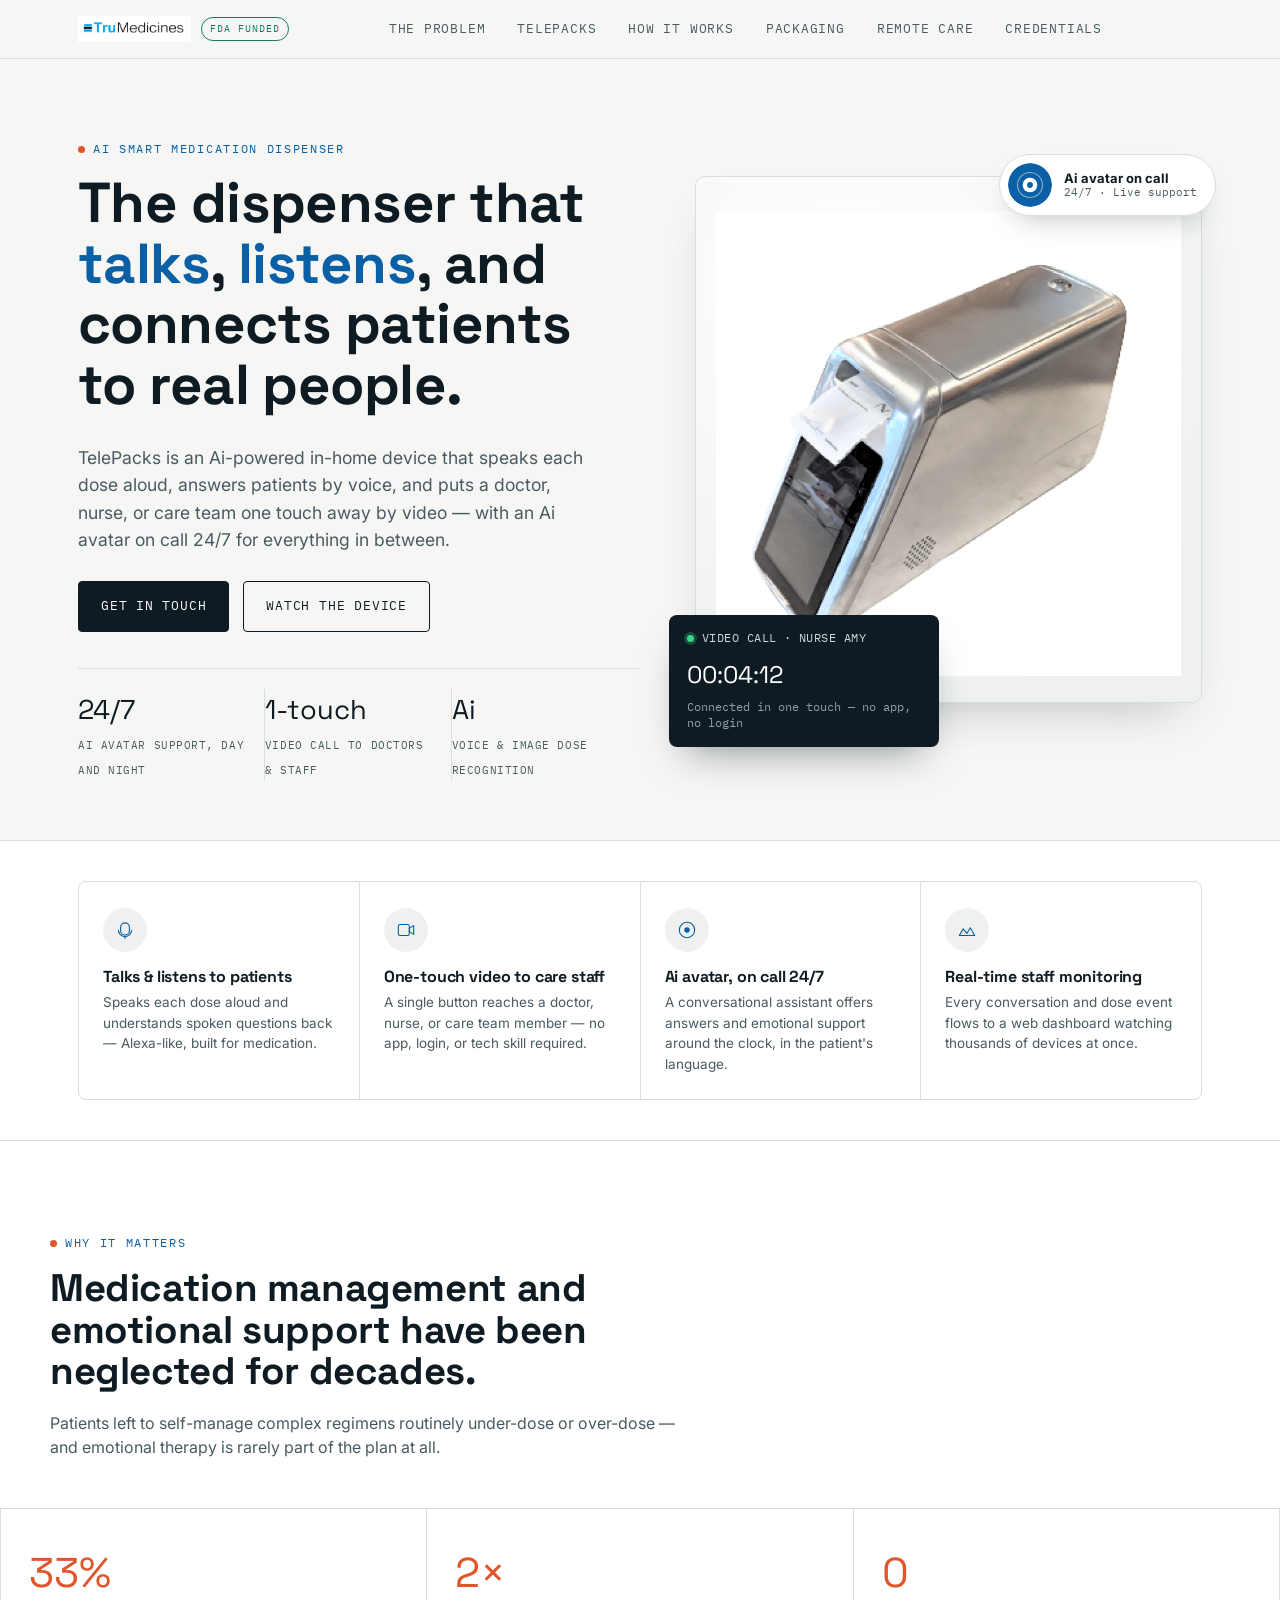
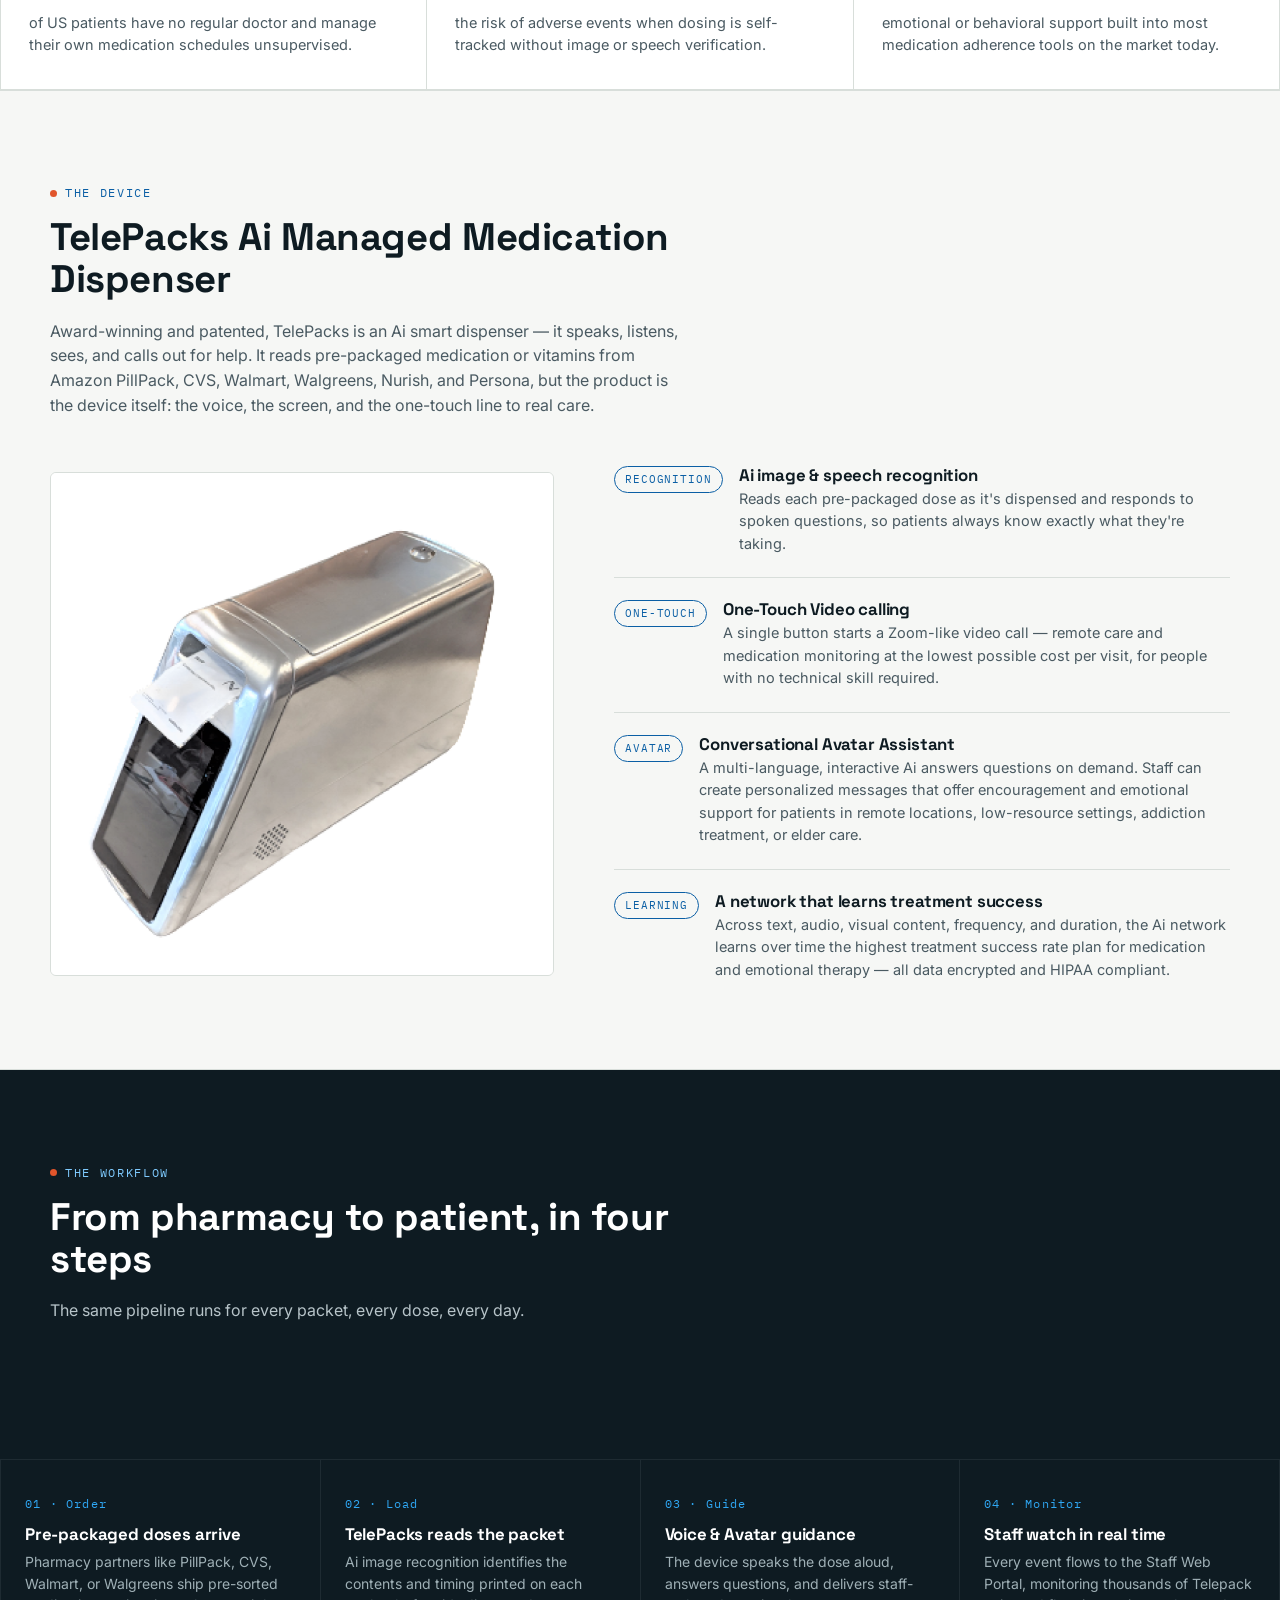
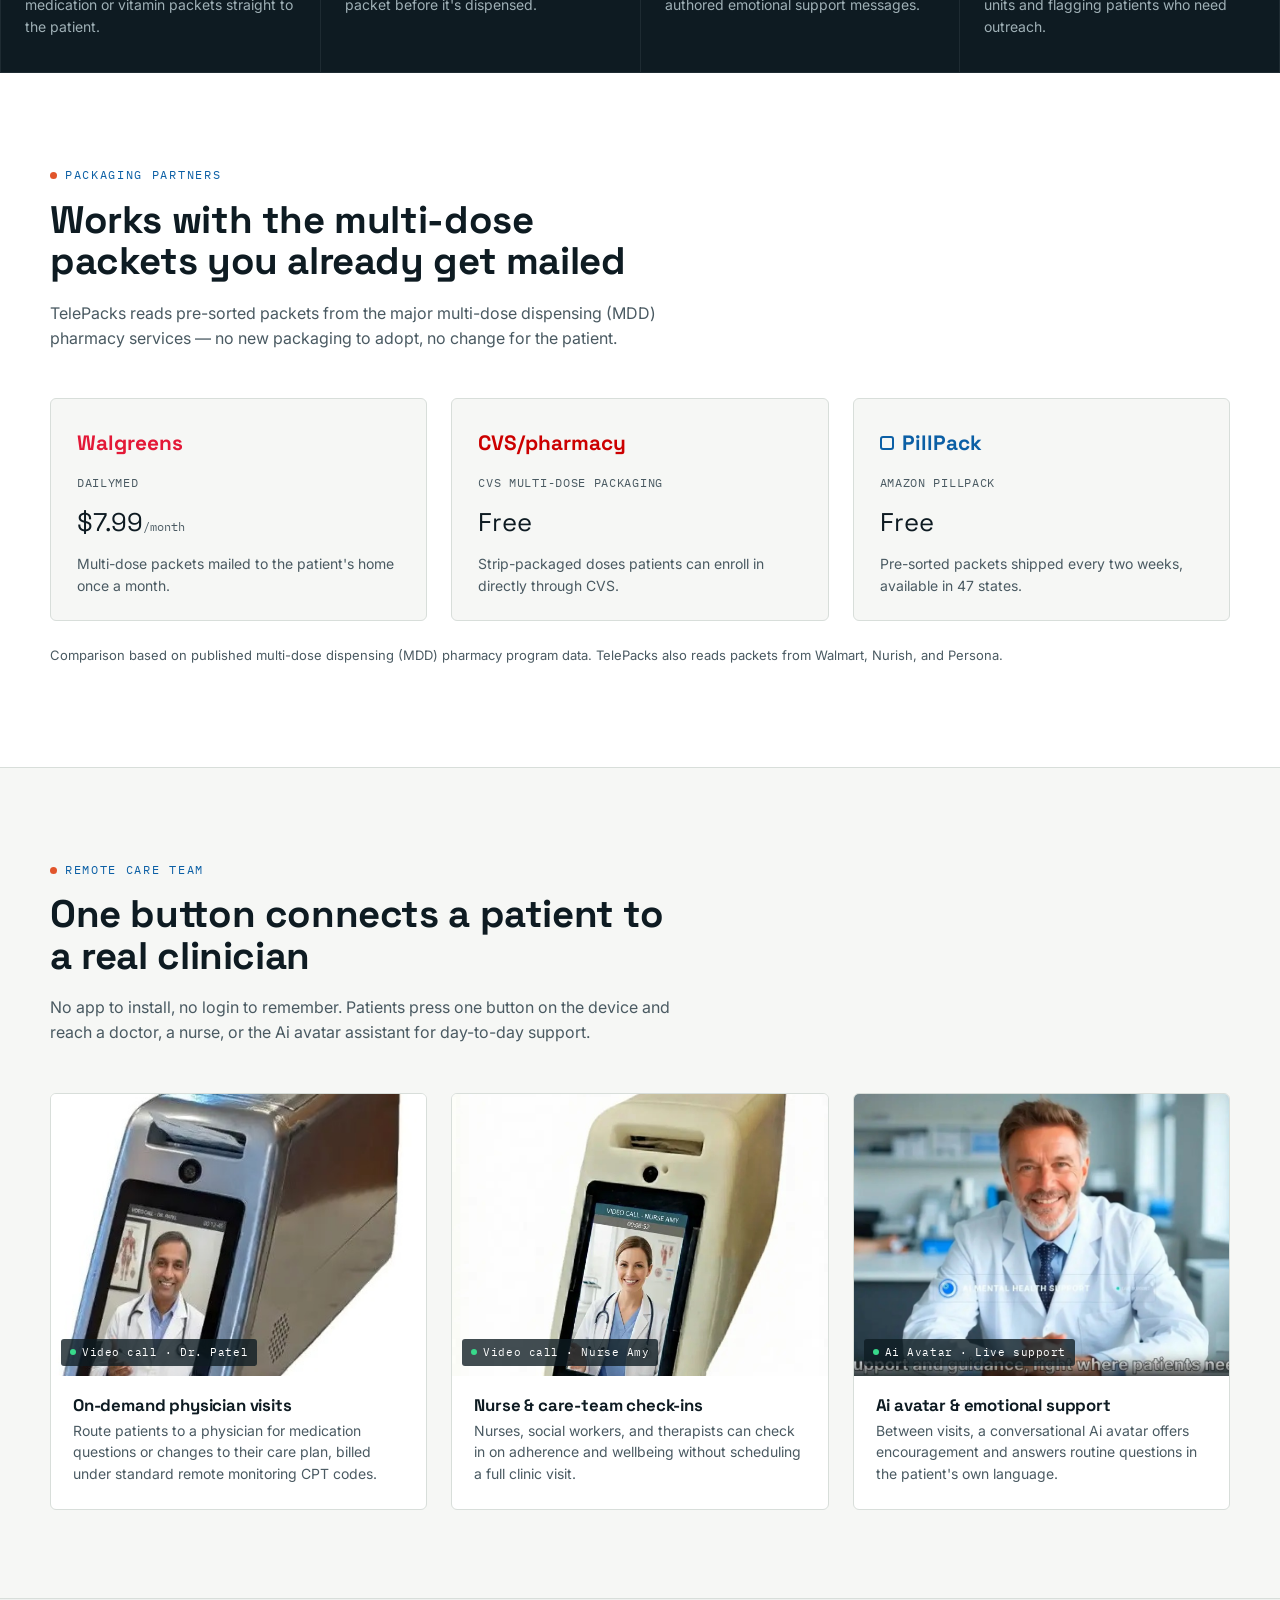
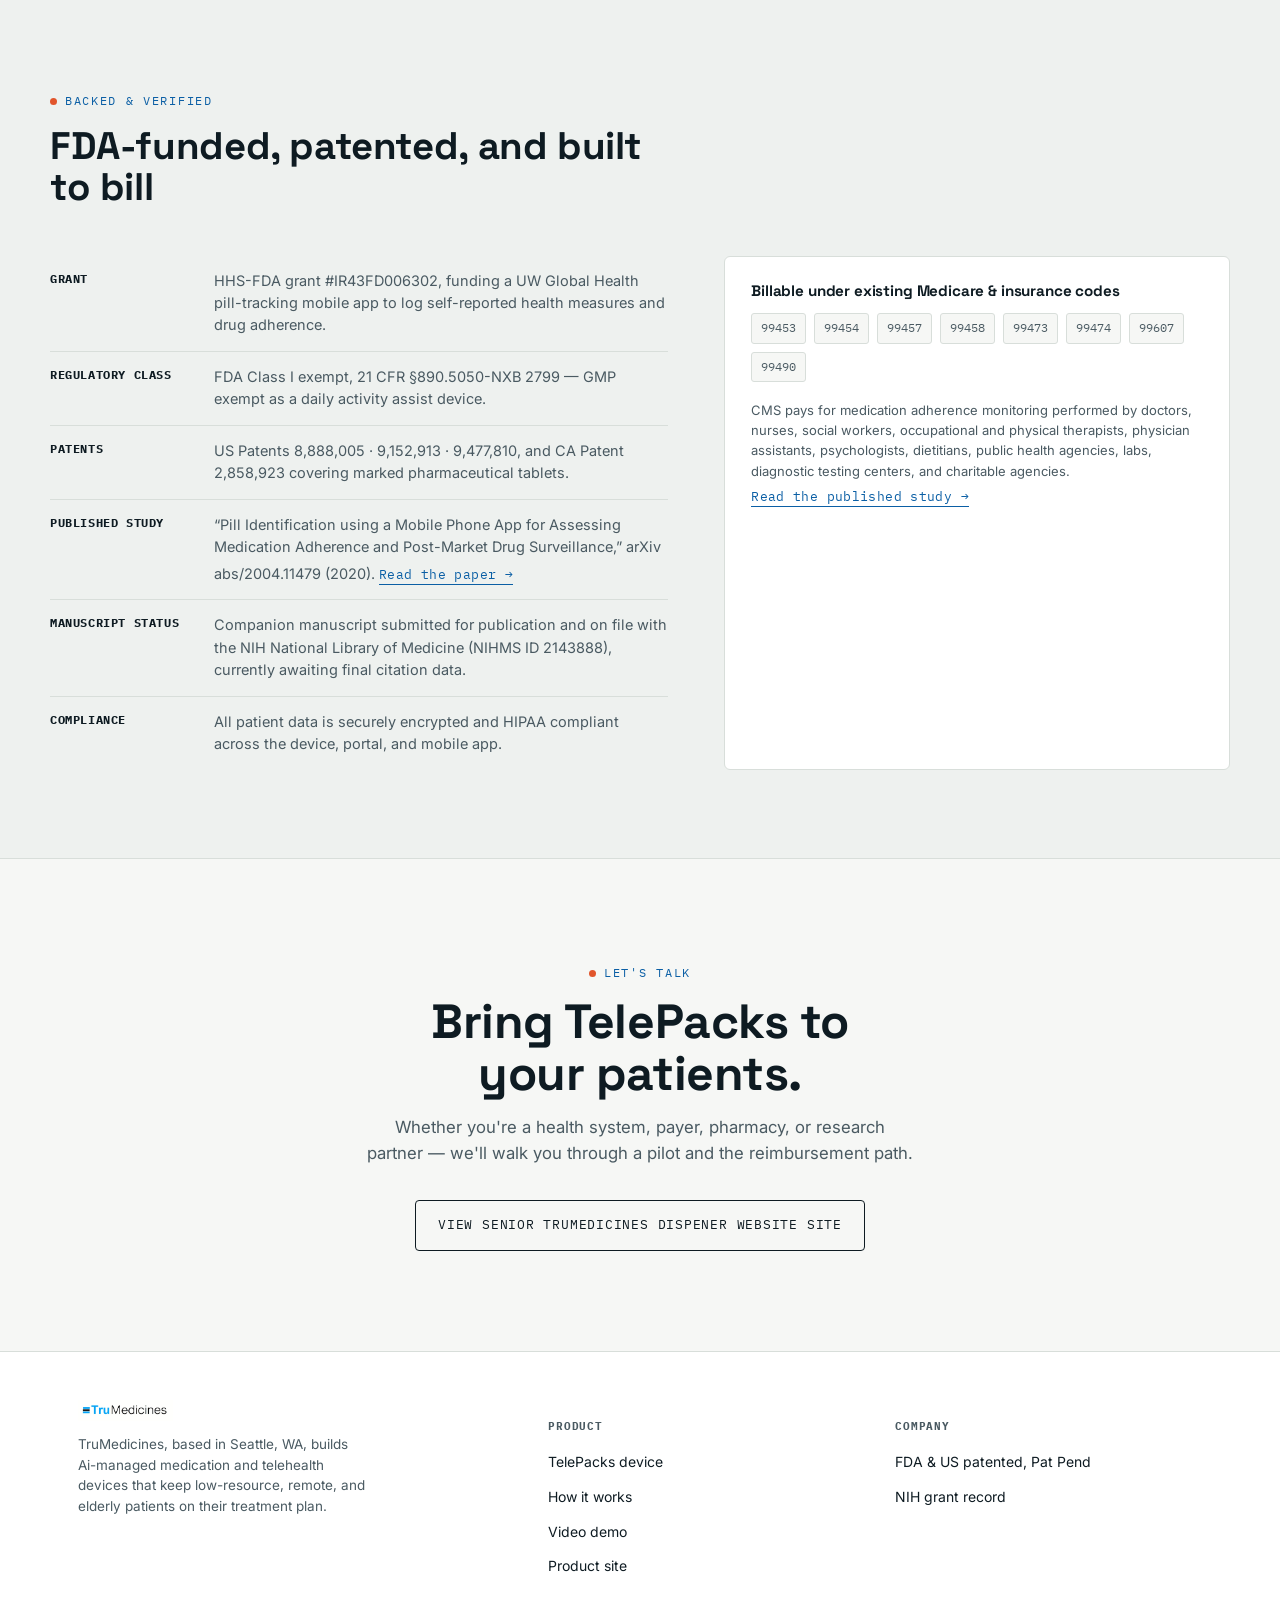
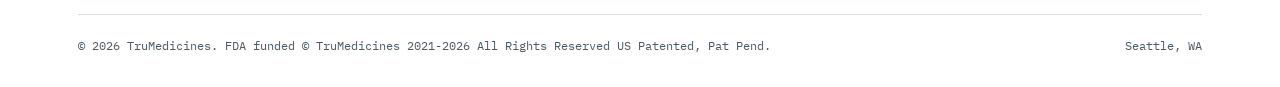
==== index.html @ 5f98348f "Update call-to-action button text in index.html" ====
<!DOCTYPE html>
<html lang="en">
<head>
<meta charset="UTF-8">
<meta name="viewport" content="width=device-width, initial-scale=1.0">
<title>TruMedicines — TelePacks Ai Managed Medication Dispenser</title>
<meta name="description" content="TelePacks by TruMedicines is an FDA-funded Ai smart medication dispenser that talks patients through every dose, connects them to doctors and staff by one-touch video, and offers a 24/7 Ai avatar for support in between.">
<link rel="icon" href="logo.jpg">
<link rel="preconnect" href="https://fonts.googleapis.com">
<link href="https://fonts.googleapis.com/css2?family=Space+Grotesk:wght@500;600;700&family=IBM+Plex+Mono:wght@400;500&family=Inter:wght@400;500;600&display=swap" rel="stylesheet">
<link rel="stylesheet" href="style.css">
</head>
<body>

<header class="site">
  <div class="nav">
    <a href="#top" class="brand">
      <img src="logo.jpg" alt="TruMedicines logo">
      <span class="brand-fda">FDA funded</span>
    </a>
    <nav class="nav-links">
      <a href="#problem">The Problem</a>
      <a href="#product">TelePacks</a>
      <a href="#how">How it works</a>
      <a href="#partners">Packaging</a>
      <a href="#care">Remote Care</a>
      <a href="#credibility">Credentials</a>
    </nav>
    <div class="nav-cta">
  <!--  <a class="btn btn-ghost" href="https://youtu.be/x_ILlnA4jpE" target="_blank" rel="noopener">Watch demo</a> -->
  <!--  <a class="btn btn-primary" href="mailto:David@TruMedicines.com">Contact us</a> -->
    </div>
  </div>
</header>

<main id="top">

  <!-- ============ HERO ============ -->
  <section class="hero">
    <div class="wrap hero-grid">
      <div>
        <span class="eyebrow">Ai Smart Medication Dispenser</span>
        <h1>The dispenser that <em>talks</em>, <em>listens</em>, and connects patients to real people.</h1>
        <p class="lede">TelePacks is an Ai-powered in-home device that speaks each dose aloud, answers patients by voice, and puts a doctor, nurse, or care team one touch away by video — with an Ai avatar on call 24/7 for everything in between.</p>
        <div class="hero-cta">
          <a class="btn btn-primary" href="mailto:David@TruMedicines.com">Get in Touch</a> 
          <a class="btn btn-ghost" href="https://youtu.be/x_ILlnA4jpE" target="_blank" rel="noopener">Watch the device</a>
        </div>
        <div class="hero-stats">
          <div><span class="num">24/7</span><span class="cap">Ai avatar support, day and night</span></div>
          <div><span class="num">1-touch</span><span class="cap">Video call to doctors &amp; staff</span></div>
          <div><span class="num">Ai</span><span class="cap">Voice &amp; image dose recognition</span></div>
        </div>
      </div>

      <div class="hero-visual">
        <div class="hero-photo device-photo">
          <img src="device-silver.png" alt="The TelePacks Ai smart medication dispenser, a countertop device with a built-in touchscreen and printer">
        </div>

        <div class="hero-badge" data-reveal>
          <svg class="senior-avatar" viewBox="0 0 120 120" role="img" aria-label="Ai avatar icon">
            <circle cx="60" cy="60" r="60" fill="var(--blue-deep)"/>
            <circle cx="60" cy="60" r="34" fill="none" stroke="#fff" stroke-width="3" opacity=".5"/>
            <circle cx="60" cy="60" r="20" fill="#fff"/>
            <circle cx="60" cy="60" r="8" fill="var(--blue-deep)"/>
          </svg>
          <div>
            <strong>Ai avatar on call</strong>
            <span>24/7 · Live support</span>
          </div>
        </div>

        <div class="call-chip floating-packet" aria-label="Example of a one-touch video call in progress">
          <div class="call-chip-top">
            <span class="call-dot" aria-hidden="true"></span>
            <span>Video call · Nurse Amy</span>
          </div>
          <div class="call-chip-time">00:04:12</div>
          <div class="call-chip-sub">Connected in one touch — no app, no login</div>
        </div>
      </div>

    </div>
  </section>

  <!-- ============ TOP BENEFITS ============ -->
  <section class="benefits">
    <div class="wrap">
      <div class="benefits-grid" data-reveal>
        <div class="benefit-card">
          <span class="benefit-icon" aria-hidden="true">
            <svg viewBox="0 0 40 40"><path d="M12 15a8 8 0 0 1 16 0v6a8 8 0 0 1-16 0z" fill="none" stroke="currentColor" stroke-width="2"/><path d="M8 20a12 12 0 0 0 24 0" fill="none" stroke="currentColor" stroke-width="2"/><line x1="20" y1="32" x2="20" y2="36" stroke="currentColor" stroke-width="2"/></svg>
          </span>
          <h4>Talks &amp; listens to patients</h4>
          <p>Speaks each dose aloud and understands spoken questions back — Alexa-like, built for medication.</p>
        </div>
        <div class="benefit-card">
          <span class="benefit-icon" aria-hidden="true">
            <svg viewBox="0 0 40 40"><rect x="6" y="10" width="20" height="20" rx="3" fill="none" stroke="currentColor" stroke-width="2"/><path d="M26 17l8-5v16l-8-5z" fill="none" stroke="currentColor" stroke-width="2" stroke-linejoin="round"/></svg>
          </span>
          <h4>One-touch video to care staff</h4>
          <p>A single button reaches a doctor, nurse, or care team member — no app, login, or tech skill required.</p>
        </div>
        <div class="benefit-card">
          <span class="benefit-icon" aria-hidden="true">
            <svg viewBox="0 0 40 40"><circle cx="20" cy="20" r="14" fill="none" stroke="currentColor" stroke-width="2"/><circle cx="20" cy="20" r="5" fill="currentColor"/></svg>
          </span>
          <h4>Ai avatar, on call 24/7</h4>
          <p>A conversational assistant offers answers and emotional support around the clock, in the patient's language.</p>
        </div>
        <div class="benefit-card">
          <span class="benefit-icon" aria-hidden="true">
            <svg viewBox="0 0 40 40"><path d="M6 30l7-12 7 8 6-10 8 14z" fill="none" stroke="currentColor" stroke-width="2" stroke-linejoin="round" stroke-linecap="round"/></svg>
          </span>
          <h4>Real-time staff monitoring</h4>
          <p>Every conversation and dose event flows to a web dashboard watching thousands of devices at once.</p>
        </div>
      </div>
    </div>
  </section>

  <!-- ============ PROBLEM ============ -->
  <section class="problem" id="problem">
    <div class="wrap section" style="padding-bottom:0;">
      <div class="section-head" data-reveal>
        <span class="eyebrow">Why it matters</span>
        <h2>Medication management and emotional support have been neglected for decades.</h2>
        <p>Patients left to self-manage complex regimens routinely under-dose or over-dose — and emotional therapy is rarely part of the plan at all.</p>
      </div>
    </div>
    <div class="problem-grid" data-reveal>
      <div class="problem-card">
        <span class="big">33%</span>
        <p>of US patients have no regular doctor and manage their own medication schedules unsupervised.</p>
      </div>
      <div class="problem-card">
        <span class="big">2×</span>
        <p>the risk of adverse events when dosing is self-tracked without image or speech verification.</p>
      </div>
      <div class="problem-card">
        <span class="big">0</span>
        <p>emotional or behavioral support built into most medication adherence tools on the market today.</p>
      </div>
    </div>
  </section>

  <!-- ============ PRODUCT ============ -->
  <section class="product" id="product">
    <div class="wrap section">
      <div class="section-head" data-reveal>
        <span class="eyebrow">The Device</span>
        <h2>TelePacks Ai Managed Medication Dispenser</h2>
        <p>Award-winning and patented, TelePacks is an Ai smart dispenser — it speaks, listens, sees, and calls out for help. It reads pre-packaged medication or vitamins from Amazon PillPack, CVS, Walmart, Walgreens, Nurish, and Persona, but the product is the device itself: the voice, the screen, and the one-touch line to real care.</p>
      </div>
      <div class="product-grid">
        <div class="device-frame" data-reveal>
          <img src="device-silver.png" alt="The TelePacks Ai smart medication dispenser with built-in touchscreen, printer, and camera">
        </div>
        <ul class="feature-list" data-reveal>
          <li>
            <span class="feature-tag">Recognition</span>
            <div>
              <h4>Ai image &amp; speech recognition</h4>
              <p>Reads each pre-packaged dose as it's dispensed and responds to spoken questions, so patients always know exactly what they're taking.</p>
            </div>
          </li>
          <li>
            <span class="feature-tag">One-touch</span>
            <div>
              <h4>One-Touch Video calling</h4>
              <p>A single button starts a Zoom-like video call — remote care and medication monitoring at the lowest possible cost per visit, for people with no technical skill required.</p>
            </div>
          </li>
          <li>
            <span class="feature-tag">Avatar</span>
            <div>
              <h4>Conversational Avatar Assistant</h4>
              <p>A multi-language, interactive Ai answers questions on demand. Staff can create personalized messages that offer encouragement and emotional support for patients in remote locations, low-resource settings, addiction treatment, or elder care.</p>
            </div>
          </li>
          <li>
            <span class="feature-tag">Learning</span>
            <div>
              <h4>A network that learns treatment success</h4>
              <p>Across text, audio, visual content, frequency, and duration, the Ai network learns over time the highest treatment success rate plan for medication and emotional therapy — all data encrypted and HIPAA compliant.</p>
            </div>
          </li>
        </ul>
      </div>
    </div>
  </section>

  <!-- ============ HOW IT WORKS ============ -->
  <section class="how" id="how">
    <div class="wrap section">
      <div class="section-head" data-reveal>
        <span class="eyebrow" style="color:#7FCBFF">The workflow</span>
        <h2>From pharmacy to patient, in four steps</h2>
        <p>The same pipeline runs for every packet, every dose, every day.</p>
      </div>
    </div>
    <div class="how-grid" data-reveal>
      <div class="how-card">
        <span class="step">01 · Order</span>
        <h4>Pre-packaged doses arrive</h4>
        <p>Pharmacy partners like PillPack, CVS, Walmart, or Walgreens ship pre-sorted medication or vitamin packets straight to the patient.</p>
      </div>
      <div class="how-card">
        <span class="step">02 · Load</span>
        <h4>TelePacks reads the packet</h4>
        <p>Ai image recognition identifies the contents and timing printed on each packet before it's dispensed.</p>
      </div>
      <div class="how-card">
        <span class="step">03 · Guide</span>
        <h4>Voice &amp; Avatar guidance</h4>
        <p>The device speaks the dose aloud, answers questions, and delivers staff-authored emotional support messages.</p>
      </div>
      <div class="how-card">
        <span class="step">04 · Monitor</span>
        <h4>Staff watch in real time</h4>
        <p>Every event flows to the Staff Web Portal, monitoring thousands of Telepack units and flagging patients who need outreach.</p>
      </div>
    </div>
  </section>

  <!-- ============ PACKAGING PARTNERS ============ -->
  <section class="partners" id="partners">
    <div class="wrap section">
      <div class="section-head" data-reveal>
        <span class="eyebrow">Packaging partners</span>
        <h2>Works with the multi-dose packets you already get mailed</h2>
        <p>TelePacks reads pre-sorted packets from the major multi-dose dispensing (MDD) pharmacy services — no new packaging to adopt, no change for the patient.</p>
      </div>
      <div class="partner-grid" data-reveal>
        <div class="partner-card">
          <div class="partner-mark walgreens">Walgreens</div>
          <p class="partner-product">DailyMed</p>
          <p class="partner-cost">$7.99<span>/month</span></p>
          <p>Multi-dose packets mailed to the patient's home once a month.</p>
        </div>
        <div class="partner-card">
          <div class="partner-mark cvs">CVS/pharmacy</div>
          <p class="partner-product">CVS Multi-Dose Packaging</p>
          <p class="partner-cost">Free</p>
          <p>Strip-packaged doses patients can enroll in directly through CVS.</p>
        </div>
        <div class="partner-card">
          <div class="partner-mark pillpack">
            <span class="pillpack-icon" aria-hidden="true"></span>PillPack
          </div>
          <p class="partner-product">Amazon PillPack</p>
          <p class="partner-cost">Free</p>
          <p>Pre-sorted packets shipped every two weeks, available in 47 states.</p>
        </div>
      </div>
      <p class="partner-note">Comparison based on published multi-dose dispensing (MDD) pharmacy program data. TelePacks also reads packets from Walmart, Nurish, and Persona.</p>
    </div>
  </section>

  <!-- ============ TELEHEALTH / CARE ============ -->
  <section class="telehealth" id="care">
    <div class="wrap section">
      <div class="section-head" data-reveal>
        <span class="eyebrow">Remote care team</span>
        <h2>One button connects a patient to a real clinician</h2>
        <p>No app to install, no login to remember. Patients press one button on the device and reach a doctor, a nurse, or the Ai avatar assistant for day-to-day support.</p>
      </div>
      <div class="care-grid">
        <div class="care-card" data-reveal>
          <div class="care-photo">
            <img src="dr.jpg" alt="Physician available for one-touch video calls through TelePacks">
            <span class="badge">Video call · Dr. Patel</span>
          </div>
          <div class="care-body">
            <h4>On-demand physician visits</h4>
            <p>Route patients to a physician for medication questions or changes to their care plan, billed under standard remote monitoring CPT codes.</p>
          </div>
        </div>
        <div class="care-card" data-reveal>
          <div class="care-photo">
            <img src="nurse.jpg" alt="Nurse available for one-touch video calls through TelePacks">
            <span class="badge">Video call · Nurse Amy</span>
          </div>
          <div class="care-body">
            <h4>Nurse &amp; care-team check-ins</h4>
            <p>Nurses, social workers, and therapists can check in on adherence and wellbeing without scheduling a full clinic visit.</p>
          </div>
        </div>
        <div class="care-card" data-reveal>
          <div class="care-photo">
            <img src="avatar.jpg" alt="Ai avatar assistant offering mental health and adherence support">
            <span class="badge">Ai Avatar · Live support</span>
          </div>
          <div class="care-body">
            <h4>Ai avatar &amp; emotional support</h4>
            <p>Between visits, a conversational Ai avatar offers encouragement and answers routine questions in the patient's own language.</p>
          </div>
        </div>
      </div>
    </div>
  </section>

  <!-- ============ CREDIBILITY ============ -->
  <section class="credibility" id="credibility">
    <div class="wrap section">
      <div class="section-head" data-reveal>
        <span class="eyebrow">Backed &amp; verified</span>
        <h2>FDA-funded, patented, and built to bill</h2>
      </div>
      <div class="cred-grid">
        <ul class="cred-list" data-reveal>
          <li><strong>Grant</strong><span>HHS-FDA grant #IR43FD006302, funding a UW Global Health pill-tracking mobile app to log self-reported health measures and drug adherence.</span></li>
          <li><strong>Regulatory class</strong><span>FDA Class I exempt, 21 CFR §890.5050-NXB 2799 — GMP exempt as a daily activity assist device.</span></li>
          <li><strong>Patents</strong><span>US Patents 8,888,005 · 9,152,913 · 9,477,810, and CA Patent 2,858,923 covering marked pharmaceutical tablets.</span></li>
          <li><strong>Published study</strong><span>“Pill Identification using a Mobile Phone App for Assessing Medication Adherence and Post-Market Drug Surveillance,” arXiv abs/2004.11479 (2020). <a class="inline-link" href="https://arxiv.org/abs/2004.11479" target="_blank" rel="noopener">Read the paper →</a></span></li>
          <li><strong>Manuscript status</strong><span>Companion manuscript submitted for publication and on file with the NIH National Library of Medicine (NIHMS ID 2143888), currently awaiting final citation data.</span></li>
          <li><strong>Compliance</strong><span>All patient data is securely encrypted and HIPAA compliant across the device, portal, and mobile app.</span></li>
        </ul>
        <div class="cpt-box" data-reveal>
          <h4>Billable under existing Medicare &amp; insurance codes</h4>
          <div class="cpt-codes">
            <span>99453</span><span>99454</span><span>99457</span><span>99458</span>
            <span>99473</span><span>99474</span><span>99607</span><span>99490</span>
          </div>
          <p>CMS pays for medication adherence monitoring performed by doctors, nurses, social workers, occupational and physical therapists, physician assistants, psychologists, dietitians, public health agencies, labs, diagnostic testing centers, and charitable agencies.</p>
          <a class="inline-link" href="https://arxiv.org/abs/2004.11479" target="_blank" rel="noopener">Read the published study →</a>
        </div>
      </div>
    </div>
  </section>

  <!-- ============ CTA ============ -->
  <section class="cta">
    <div class="wrap">
      <span class="eyebrow" style="justify-content:center">Let's talk</span>
      <h2>Bring TelePacks to your patients.</h2>
      <p>Whether you're a health system, payer, pharmacy, or research partner — we'll walk you through a pilot and the reimbursement path.</p>
      <div class="cta-buttons">
 <!--   <a class="btn btn-primary" href="mailto:David@TruMedicines.com">Email David@TruMedicines.com</a> -->
        <a class="btn btn-ghost" href="https://telepack.webflow.io/" target="_blank" rel="noopener">View Senior TruMedicines Dispener website site</a>
      </div>
    </div>
  </section>

</main>

<footer class="site">
  <div class="wrap">
    <div class="footer-grid">
      <div class="footer-brand">
        <img src="logo.jpg" alt="TruMedicines logo">
        <p>TruMedicines, based in Seattle, WA, builds Ai-managed medication and telehealth devices that keep low-resource, remote, and elderly patients on their treatment plan.</p>
      </div>
      <div class="footer-col">
        <h5>Product</h5>
        <ul>
          <li><a href="#product">TelePacks device</a></li>
          <li><a href="#how">How it works</a></li>
          <li><a href="https://youtu.be/x_ILlnA4jpE" target="_blank" rel="noopener">Video demo</a></li>
          <li><a href="https://telepack.webflow.io/" target="_blank" rel="noopener">Product site</a></li>
        </ul>
      </div>
      <div class="footer-col">
        <h5>Company</h5>
        <ul>
          <li><a href="#credibility">FDA &amp; US patented, Pat Pend</a></li>
    <!--  <li><a href="mailto:David@TruMedicines.com">Contact</a></li> -->
          <li><a href="https://reporter.nih.gov/search/8IpeW9kvEkm7Tu5jDiu1RA/project-details/9555230" target="_blank" rel="noopener">NIH grant record</a></li>
        </ul>
      </div>
    </div>
    <div class="footer-bottom">
      <span>© <span id="year">2026</span> TruMedicines. FDA funded © TruMedicines 2021-2026 All Rights Reserved US Patented, Pat Pend.</span>
      <span>Seattle, WA  </span>
    </div>
  </div>
</footer>

<script src="main.js"></script>
</body>
</html>
---- style.css ----
/* =========================================================
   TruMedicines — design tokens
   Signature motif: the printed dose-packet label — thermal
   printer mono type, perforation dots, torn ticket edges —
   lifted straight from the TelePacks device output.
   ========================================================= */
:root{
  --paper:      #F6F7F5;
  --paper-dim:  #EEF1EF;
  --ink:        #0E1B22;
  --ink-soft:   #4A5A62;
  --line:       #D8DEDA;
  --blue:       #2FA8F5;
  --blue-deep:  #0B5FA5;
  --coral:      #E1552B;
  --teal:       #157A5E;
  --amber:      #C98A1B;
  --white:      #FFFFFF;

  --display: "Space Grotesk", "Inter", sans-serif;
  --mono:    "IBM Plex Mono", ui-monospace, monospace;
  --body:    "Inter", -apple-system, BlinkMacSystemFont, sans-serif;

  --radius: 4px;
  --max: 1180px;
}

*,*::before,*::after{ box-sizing:border-box; }
html{ scroll-behavior:smooth; }
body{
  margin:0;
  background:var(--paper);
  color:var(--ink);
  font-family:var(--body);
  font-size:16px;
  line-height:1.55;
  -webkit-font-smoothing:antialiased;
}
img{ max-width:100%; display:block; }
a{ color:inherit; }
h1,h2,h3,h4{
  font-family:var(--display);
  margin:0 0 .5em;
  letter-spacing:-0.01em;
  line-height:1.08;
}
p{ margin:0 0 1em; color:var(--ink-soft); }
.wrap{ max-width:var(--max); margin:0 auto; padding:0 28px; }

/* reduced motion */
@media (prefers-reduced-motion: reduce){
  *{ animation-duration:0.01ms !important; animation-iteration-count:1 !important; transition-duration:0.01ms !important; scroll-behavior:auto !important; }
}

:focus-visible{
  outline:2px solid var(--blue-deep);
  outline-offset:3px;
}

/* eyebrow / label motif — mimics thermal-printed packet headers */
.eyebrow{
  font-family:var(--mono);
  font-size:12px;
  letter-spacing:.14em;
  text-transform:uppercase;
  color:var(--blue-deep);
  display:inline-flex;
  align-items:center;
  gap:8px;
  margin-bottom:14px;
}
.eyebrow::before{
  content:"";
  width:7px; height:7px;
  border-radius:50%;
  background:var(--coral);
  display:inline-block;
}

.btn{
  font-family:var(--mono);
  font-size:13px;
  letter-spacing:.06em;
  text-transform:uppercase;
  text-decoration:none;
  display:inline-flex;
  align-items:center;
  gap:10px;
  padding:14px 22px;
  border-radius:var(--radius);
  border:1px solid var(--ink);
  transition:transform .15s ease, background .15s ease, color .15s ease;
}
.btn-primary{ background:var(--ink); color:var(--white); }
.btn-primary:hover{ background:var(--blue-deep); border-color:var(--blue-deep); transform:translateY(-1px); }
.btn-ghost{ background:transparent; color:var(--ink); }
.btn-ghost:hover{ background:var(--ink); color:var(--white); transform:translateY(-1px); }

/* =========================== HEADER =========================== */
header.site{
  position:sticky; top:0; z-index:50;
  background:rgba(246,247,245,.92);
  backdrop-filter:blur(8px);
  border-bottom:1px solid var(--line);
}
.nav{
  display:flex; align-items:center; justify-content:space-between;
  padding:16px 28px;
  max-width:var(--max); margin:0 auto;
}
.brand{ display:flex; align-items:center; gap:10px; text-decoration:none; }
.brand img{ height:26px; width:auto; }
.brand-fda{
  font-family:var(--mono); font-size:10px; letter-spacing:.1em;
  text-transform:uppercase; color:var(--teal);
  border:1px solid var(--teal); border-radius:20px;
  padding:3px 8px;
}
.nav-links{ display:flex; gap:32px; align-items:center; }
.nav-links a{
  font-family:var(--mono); font-size:13px; text-transform:uppercase; letter-spacing:.06em;
  text-decoration:none; color:var(--ink-soft);
}
.nav-links a:hover{ color:var(--ink); }
.nav-cta{ display:flex; gap:12px; }
.menu-btn{ display:none; }

@media (max-width: 880px){
  .nav-links{ display:none; }
  .nav-cta .btn-ghost{ display:none; }
}

/* =========================== HERO =========================== */
.hero{
  padding:76px 0 60px;
  border-bottom:1px solid var(--line);
  overflow:hidden;
}
.hero-grid{
  display:grid;
  grid-template-columns: 1.05fr .95fr;
  gap:56px;
  align-items:center;
}
.hero h1{
  font-size:clamp(2.4rem, 4.4vw, 3.6rem);
  color:var(--ink);
}
.hero h1 em{
  font-style:normal; color:var(--blue-deep);
}
.hero .lede{
  font-size:1.1rem;
  max-width:46ch;
  margin-bottom:1.6em;
}
.hero-cta{ display:flex; gap:14px; flex-wrap:wrap; margin-bottom:36px; }
.hero-stats{
  display:grid; grid-template-columns:repeat(3,1fr); gap:0;
  border-top:1px solid var(--line);
  padding-top:20px;
}
.hero-stats div{ padding-right:16px; border-right:1px solid var(--line); }
.hero-stats div:last-child{ border-right:none; }
.hero-stats .num{
  font-family:var(--display); font-size:1.7rem; color:var(--ink); display:block;
}
.hero-stats .cap{
  font-family:var(--mono); font-size:11px; text-transform:uppercase; letter-spacing:.05em; color:var(--ink-soft);
}

/* --- hero visual: real device photo + floating dose card + patient badge --- */
.hero-visual{
  position:relative;
  padding-bottom:36px;
}
.hero-photo{
  border-radius:10px;
  overflow:hidden;
  border:1px solid var(--line);
  box-shadow:0 24px 48px -24px rgba(14,27,34,.28);
}
.hero-photo.device-photo{
  background:radial-gradient(120% 120% at 30% 20%, #FFFFFF 0%, var(--paper-dim) 70%);
  padding:34px 20px 26px;
}
.hero-photo img{ width:100%; height:auto; display:block; }

.hero-badge{
  position:absolute;
  top:-22px; right:-14px;
  display:flex; align-items:center; gap:12px;
  background:var(--white);
  border:1px solid var(--line);
  border-radius:50px;
  padding:8px 18px 8px 8px;
  box-shadow:0 14px 30px -16px rgba(14,27,34,.35);
  animation:rise .6s ease .1s both;
}
.senior-avatar{ width:44px; height:44px; flex:none; border-radius:50%; }
.hero-badge div{ display:flex; flex-direction:column; line-height:1.25; }
.hero-badge strong{ font-size:13px; }
.hero-badge span{ font-family:var(--mono); font-size:11px; color:var(--ink-soft); }

.floating-packet{
  position:absolute;
  left:-26px; bottom:-8px;
  width:270px;
  animation:rise .6s ease .2s both;
}
.floating-packet::before{ display:none; }

.call-chip{
  background:var(--ink); color:var(--white);
  border-radius:8px;
  padding:14px 18px 16px;
  box-shadow:0 20px 40px -18px rgba(14,27,34,.5);
}
.call-chip-top{
  display:flex; align-items:center; gap:8px;
  font-family:var(--mono); font-size:12px; letter-spacing:.04em; text-transform:uppercase;
  color:#CBD8DC; margin-bottom:8px;
}
.call-dot{ width:7px; height:7px; border-radius:50%; background:#38D98B; flex:none; box-shadow:0 0 0 3px rgba(56,217,139,.25); }
.call-chip-time{ font-family:var(--display); font-size:1.5rem; margin-bottom:6px; }
.call-chip-sub{ font-family:var(--mono); font-size:11.5px; color:#8FA2A8; line-height:1.4; }

@media (max-width: 980px){
  .hero-badge{ position:static; margin:16px 0 0; border-radius:12px; }
  .floating-packet{ position:static; width:100%; margin-top:16px; }
  .hero-visual{ padding-bottom:0; }
}
@media (max-width: 460px){
  .hero-badge{ flex-wrap:wrap; }
}

/* --- signature: the packet strip --- */
.packet-strip{
  display:flex; flex-direction:column; gap:14px;
  perspective:1200px;
}
.packet{
  background:var(--white);
  border:1px solid var(--line);
  border-radius:2px;
  padding:16px 18px 14px;
  position:relative;
  box-shadow:0 1px 0 rgba(14,27,34,.03);
  animation:rise .6s ease both;
}
.packet::before{ /* perforation edge */
  content:"";
  position:absolute; left:0; right:0; top:-7px;
  height:14px;
  background-image:radial-gradient(circle, var(--paper) 3px, transparent 3.2px);
  background-size:16px 14px;
  background-position:6px 0;
}
.packet:first-child::before{ display:none; }
.packet-top{ display:flex; justify-content:space-between; align-items:flex-start; }
.packet-time{ font-family:var(--display); font-size:1.3rem; font-weight:600; }
.packet-day{ font-family:var(--mono); font-size:11px; color:var(--ink-soft); text-transform:uppercase; letter-spacing:.05em; }
.packet-barcode{
  width:34px; height:16px;
  background-image:repeating-linear-gradient(90deg, var(--ink) 0 2px, transparent 2px 4px);
  opacity:.6; margin-top:4px;
}
.packet-meds{ margin-top:10px; display:flex; align-items:center; gap:10px; }
.pill{ width:20px; height:20px; border-radius:50%; flex:none; }
.pill.blue{ background:var(--blue); }
.pill.coral{ background:var(--coral); }
.pill.amber{ background:var(--amber); }
.pill.capsule{ width:26px; height:14px; border-radius:8px; background:linear-gradient(90deg, var(--coral) 50%, var(--white) 50%); border:1px solid var(--line); }
.packet-list{ font-family:var(--mono); font-size:12px; color:var(--ink-soft); }
.packet-list span{ display:block; }

@keyframes rise{
  from{ opacity:0; transform:translateY(10px); }
  to{ opacity:1; transform:translateY(0); }
}
.packet:nth-child(1){ animation-delay:.05s; }
.packet:nth-child(2){ animation-delay:.15s; }
.packet:nth-child(3){ animation-delay:.25s; }

/* =========================== TOP BENEFITS STRIP =========================== */
.benefits{
  background:var(--white);
  border-bottom:1px solid var(--line);
  padding:40px 0;
}
.benefits-grid{
  display:grid; grid-template-columns:repeat(4,1fr); gap:1px;
  background:var(--line); border:1px solid var(--line); border-radius:8px; overflow:hidden;
}
.benefit-card{
  background:var(--white);
  padding:26px 24px 24px;
}
.benefit-icon{
  display:inline-flex; align-items:center; justify-content:center;
  width:44px; height:44px; border-radius:50%;
  background:var(--paper-dim); color:var(--blue-deep);
  margin-bottom:16px;
}
.benefit-icon svg{ width:22px; height:22px; }
.benefit-card h4{ font-size:1rem; margin-bottom:6px; }
.benefit-card p{ font-size:13.5px; margin:0; }

@media (max-width: 900px){
  .benefits-grid{ grid-template-columns:repeat(2,1fr); }
}
@media (max-width: 560px){
  .benefits-grid{ grid-template-columns:1fr; }
}

/* =========================== PROBLEM =========================== */
.section{ padding:88px 0; }
.section-head{ max-width:640px; margin-bottom:48px; }
.section-head h2{ font-size:clamp(1.8rem,3vw,2.5rem); }

.problem{ background:var(--white); border-bottom:1px solid var(--line); }
.problem-grid{ display:grid; grid-template-columns:repeat(3,1fr); gap:1px; background:var(--line); border:1px solid var(--line); }
.problem-card{ background:var(--white); padding:32px 28px; }
.problem-card .big{ font-family:var(--display); font-size:2.6rem; color:var(--coral); display:block; margin-bottom:6px; }
.problem-card p{ margin:0; font-size:14.5px; }

/* =========================== PRODUCT =========================== */
.product{ border-bottom:1px solid var(--line); }
.product-grid{ display:grid; grid-template-columns: .9fr 1.1fr; gap:60px; align-items:center; }
.device-frame{
  border:1px solid var(--line); border-radius:6px; overflow:hidden; background:var(--white);
}
.device-frame img{ width:100%; height:auto; }
.feature-list{ list-style:none; margin:0; padding:0; display:grid; gap:22px; }
.feature-list li{
  display:grid; grid-template-columns:auto 1fr; gap:16px; align-items:start;
  padding-bottom:22px; border-bottom:1px solid var(--line);
}
.feature-list li:last-child{ border-bottom:none; padding-bottom:0; }
.feature-tag{
  font-family:var(--mono); font-size:11px; text-transform:uppercase; letter-spacing:.08em;
  color:var(--blue-deep); border:1px solid var(--blue-deep); border-radius:20px;
  padding:4px 10px; white-space:nowrap; height:fit-content;
}
.feature-list h4{ font-size:1.05rem; margin-bottom:4px; }
.feature-list p{ margin:0; font-size:14.5px; }

/* =========================== HOW IT WORKS =========================== */
.how{ background:var(--ink); color:var(--white); }
.how .section-head h2{ color:var(--white); }
.how .section-head p{ color:#B7C4C9; }
.how-grid{ display:grid; grid-template-columns:repeat(4,1fr); gap:1px; background:#1E2B32; border:1px solid #1E2B32; }
.how-card{ background:var(--ink); padding:30px 24px 34px; position:relative; }
.how-card .step{ font-family:var(--mono); font-size:12px; color:var(--blue); letter-spacing:.1em; }
.how-card h4{ color:var(--white); font-size:1.05rem; margin:10px 0 8px; }
.how-card p{ color:#9FB0B6; font-size:14px; margin:0; }

/* =========================== TELEHEALTH =========================== */
.telehealth{ border-bottom:1px solid var(--line); }
.care-grid{ display:grid; grid-template-columns:repeat(3,1fr); gap:24px; }
.care-card{ background:var(--white); border:1px solid var(--line); border-radius:6px; overflow:hidden; }
.care-photo{ aspect-ratio:4/3; overflow:hidden; position:relative; }
.care-photo img{ width:100%; height:100%; object-fit:cover; }
.care-photo .badge{
  position:absolute; bottom:10px; left:10px;
  background:rgba(14,27,34,.78); color:var(--white);
  font-family:var(--mono); font-size:11px; letter-spacing:.05em;
  padding:5px 9px; border-radius:3px;
  display:flex; align-items:center; gap:6px;
}
.care-photo .badge::before{ content:""; width:6px; height:6px; border-radius:50%; background:#38D98B; }
.care-body{ padding:20px 22px 24px; }
.care-body h4{ font-size:1.05rem; margin-bottom:6px; }
.care-body p{ font-size:14px; margin:0; }

/* =========================== PACKAGING PARTNERS =========================== */
.partners{ background:var(--white); border-bottom:1px solid var(--line); }
.partner-grid{ display:grid; grid-template-columns:repeat(3,1fr); gap:24px; }
.partner-card{
  border:1px solid var(--line); border-radius:6px;
  padding:28px 26px 24px;
  background:var(--paper);
}
.partner-mark{
  font-family:var(--display); font-weight:700; font-size:1.3rem;
  display:flex; align-items:center; gap:8px;
  margin-bottom:14px;
}
.partner-mark.walgreens{ color:#E31837; }
.partner-mark.cvs{ color:#CC0000; }
.partner-mark.pillpack{ color:var(--blue-deep); }
.pillpack-icon{
  width:14px; height:14px; border:2px solid var(--blue-deep); border-radius:3px; display:inline-block;
}
.partner-product{
  font-family:var(--mono); font-size:11.5px; text-transform:uppercase; letter-spacing:.06em;
  color:var(--ink-soft); margin:0 0 12px;
}
.partner-cost{
  font-family:var(--display); font-size:1.6rem; color:var(--ink); margin:0 0 10px;
}
.partner-cost span{ font-family:var(--mono); font-size:12px; color:var(--ink-soft); font-weight:400; }
.partner-card p:last-child{ margin:0; font-size:14px; }
.partner-note{ margin-top:24px; font-size:13px; color:var(--ink-soft); }

.inline-link{
  display:inline-block;
  font-family:var(--mono); font-size:12.5px; letter-spacing:.03em;
  color:var(--blue-deep); text-decoration:none;
  border-bottom:1px solid var(--blue-deep);
  margin-top:6px;
}
.inline-link:hover{ color:var(--coral); border-color:var(--coral); }

/* =========================== CREDIBILITY / FDA =========================== */
.credibility{ background:var(--paper-dim); border-bottom:1px solid var(--line); }
.cred-grid{ display:grid; grid-template-columns:1.1fr .9fr; gap:56px; }
.cred-list{ list-style:none; margin:0; padding:0; }
.cred-list li{
  display:flex; gap:14px; padding:14px 0; border-bottom:1px solid var(--line); font-size:14.5px; color:var(--ink-soft);
}
.cred-list li:last-child{ border-bottom:none; }
.cred-list strong{ color:var(--ink); font-family:var(--mono); font-size:12px; text-transform:uppercase; letter-spacing:.05em; min-width:150px; display:inline-block; }
.cpt-box{ background:var(--white); border:1px solid var(--line); border-radius:6px; padding:26px 26px 22px; }
.cpt-box h4{ font-size:.95rem; margin-bottom:14px; }
.cpt-codes{ display:flex; flex-wrap:wrap; gap:8px; margin-bottom:18px; }
.cpt-codes span{
  font-family:var(--mono); font-size:12px; background:var(--paper); border:1px solid var(--line);
  border-radius:3px; padding:5px 9px; color:var(--ink-soft);
}
.cpt-box p{ font-size:13px; margin:0; }

/* =========================== CTA =========================== */
.cta{ text-align:center; padding:100px 0; }
.cta h2{ font-size:clamp(2rem,4vw,3rem); max-width:16ch; margin:0 auto .3em; }
.cta p{ max-width:50ch; margin:0 auto 34px; font-size:1.05rem; }
.cta-buttons{ display:flex; gap:16px; justify-content:center; flex-wrap:wrap; }

/* =========================== FOOTER =========================== */
footer.site{ border-top:1px solid var(--line); padding:48px 0 32px; background:var(--white); }
.footer-grid{ display:grid; grid-template-columns:1.4fr 1fr 1fr; gap:40px; margin-bottom:36px; }
.footer-brand img{ height:22px; margin-bottom:12px; }
.footer-brand p{ font-size:13.5px; max-width:32ch; }
.footer-col h5{
  font-family:var(--mono); font-size:11px; text-transform:uppercase; letter-spacing:.08em;
  color:var(--ink-soft); margin-bottom:14px;
}
.footer-col ul{ list-style:none; margin:0; padding:0; display:grid; gap:10px; }
.footer-col a{ text-decoration:none; font-size:14px; color:var(--ink); }
.footer-col a:hover{ color:var(--blue-deep); }
.footer-bottom{
  display:flex; justify-content:space-between; align-items:center;
  border-top:1px solid var(--line); padding-top:22px;
  font-family:var(--mono); font-size:11.5px; color:var(--ink-soft); flex-wrap:wrap; gap:10px;
}

/* =========================== REVEAL =========================== */
[data-reveal]{
  opacity:0; transform:translateY(18px);
  transition:opacity .6s ease, transform .6s ease;
}
[data-reveal].is-visible{ opacity:1; transform:translateY(0); }

/* =========================== RESPONSIVE =========================== */
@media (max-width: 980px){
  .hero-grid{ grid-template-columns:1fr; }
  .product-grid{ grid-template-columns:1fr; }
  .problem-grid{ grid-template-columns:1fr; }
  .partner-grid{ grid-template-columns:1fr; }
  .how-grid{ grid-template-columns:repeat(2,1fr); }
  .care-grid{ grid-template-columns:1fr; }
  .cred-grid{ grid-template-columns:1fr; }
  .footer-grid{ grid-template-columns:1fr 1fr; }
}
@media (max-width: 560px){
  .hero-stats{ grid-template-columns:1fr; gap:14px; }
  .hero-stats div{ border-right:none; border-bottom:1px solid var(--line); padding-bottom:14px; }
  .how-grid{ grid-template-columns:1fr; }
  .footer-grid{ grid-template-columns:1fr; }
  .footer-bottom{ flex-direction:column; align-items:flex-start; }
}
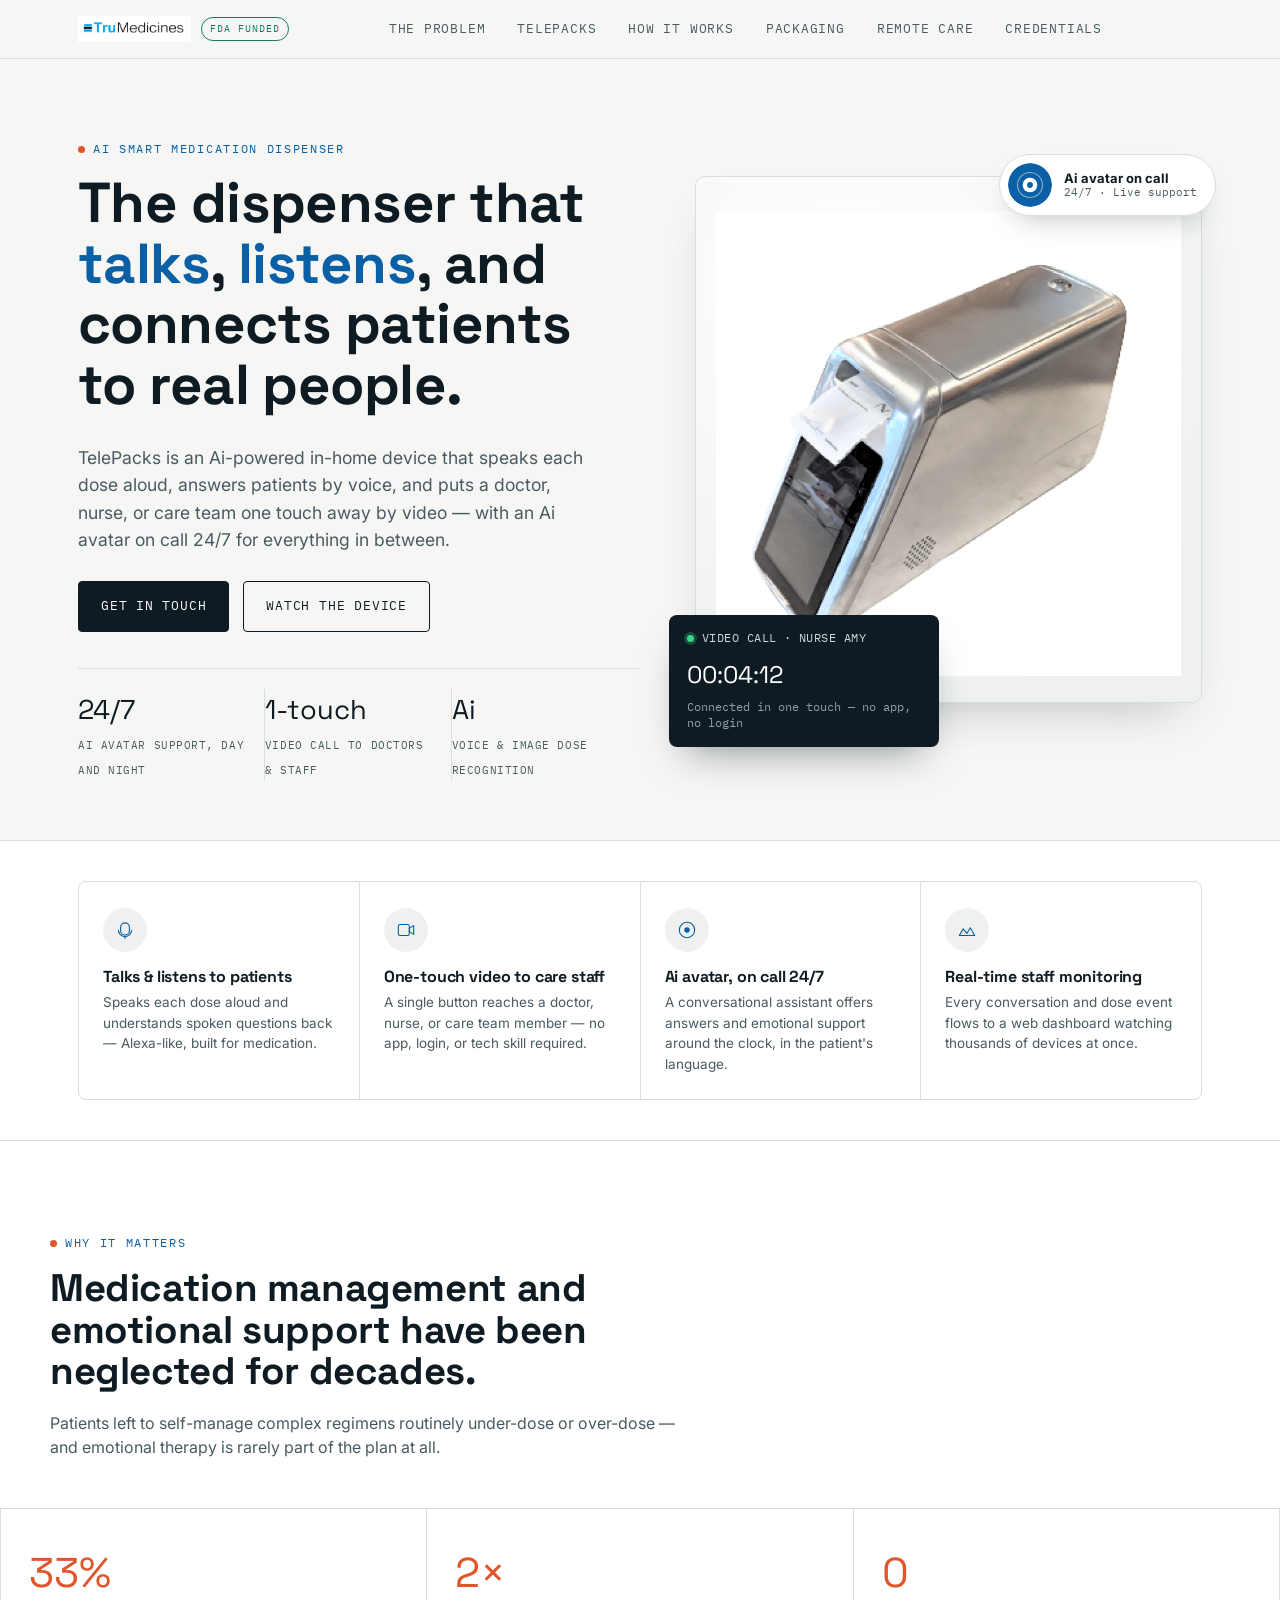
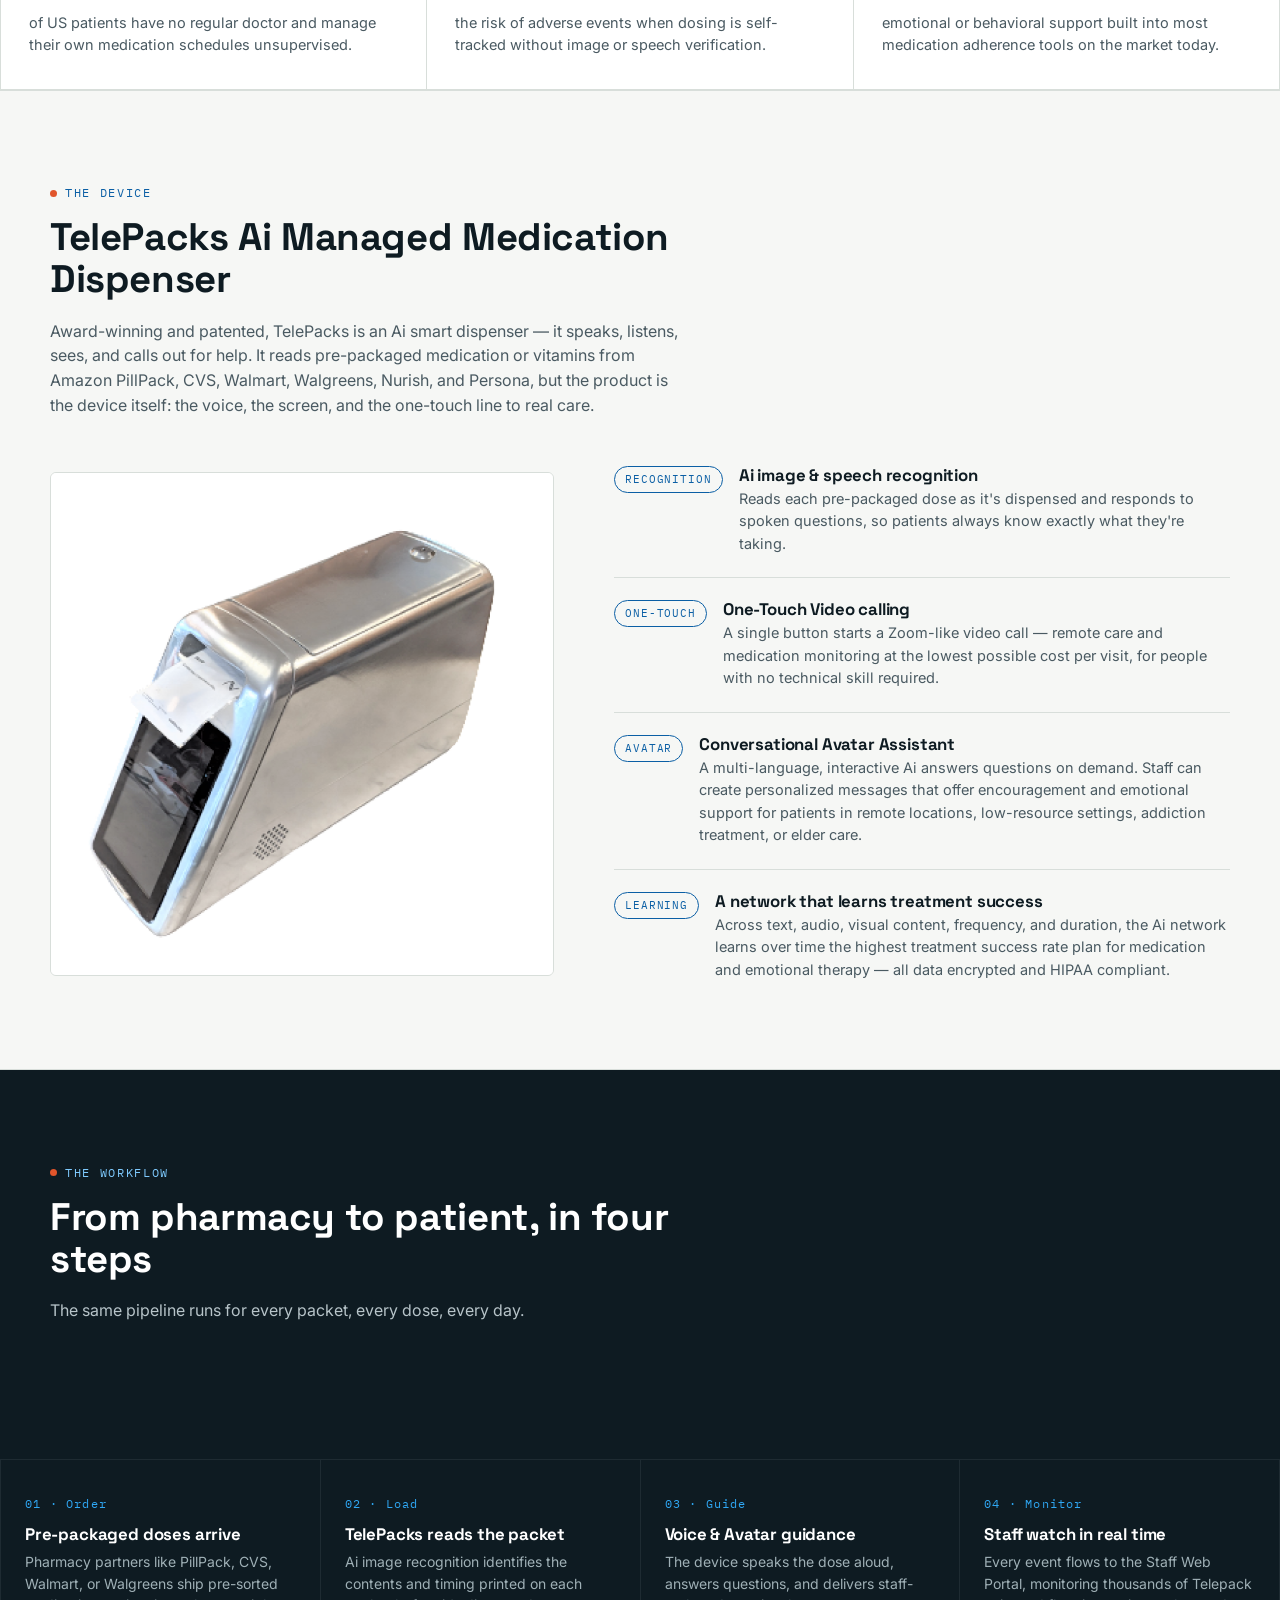
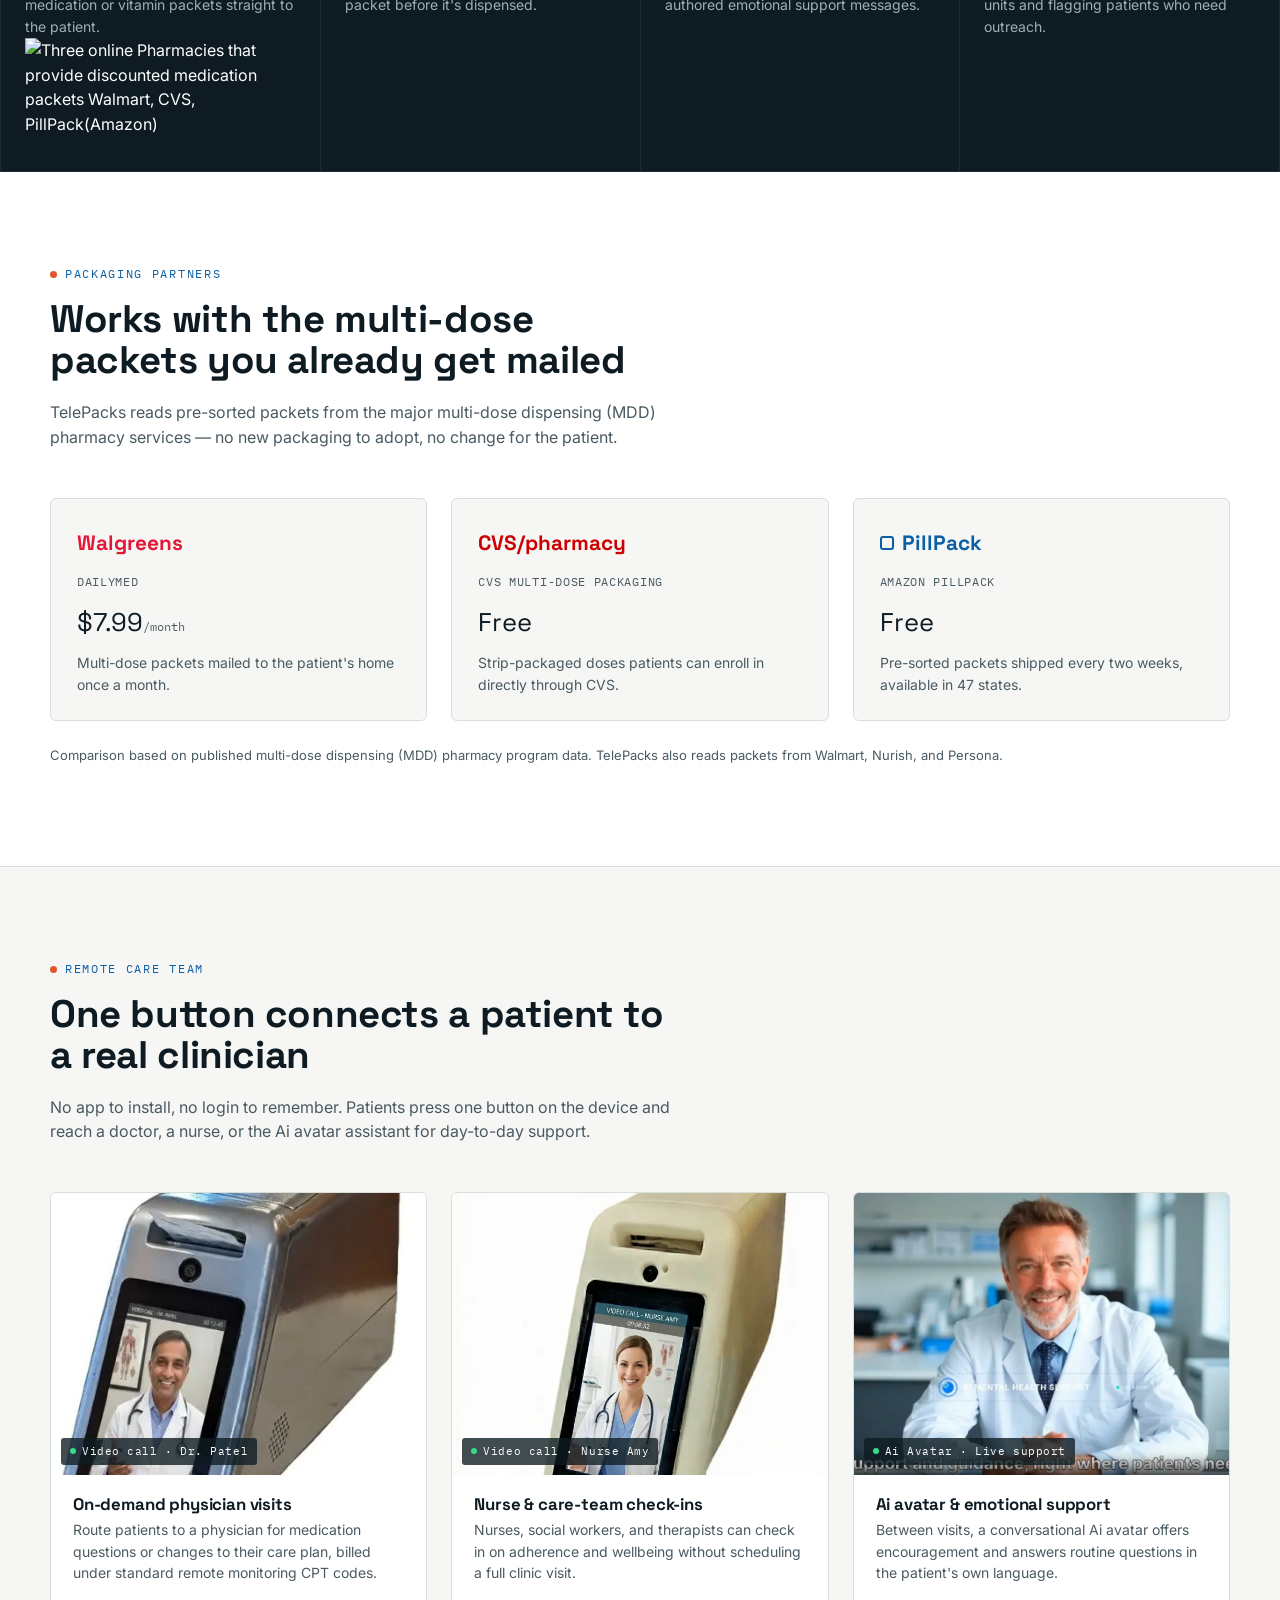
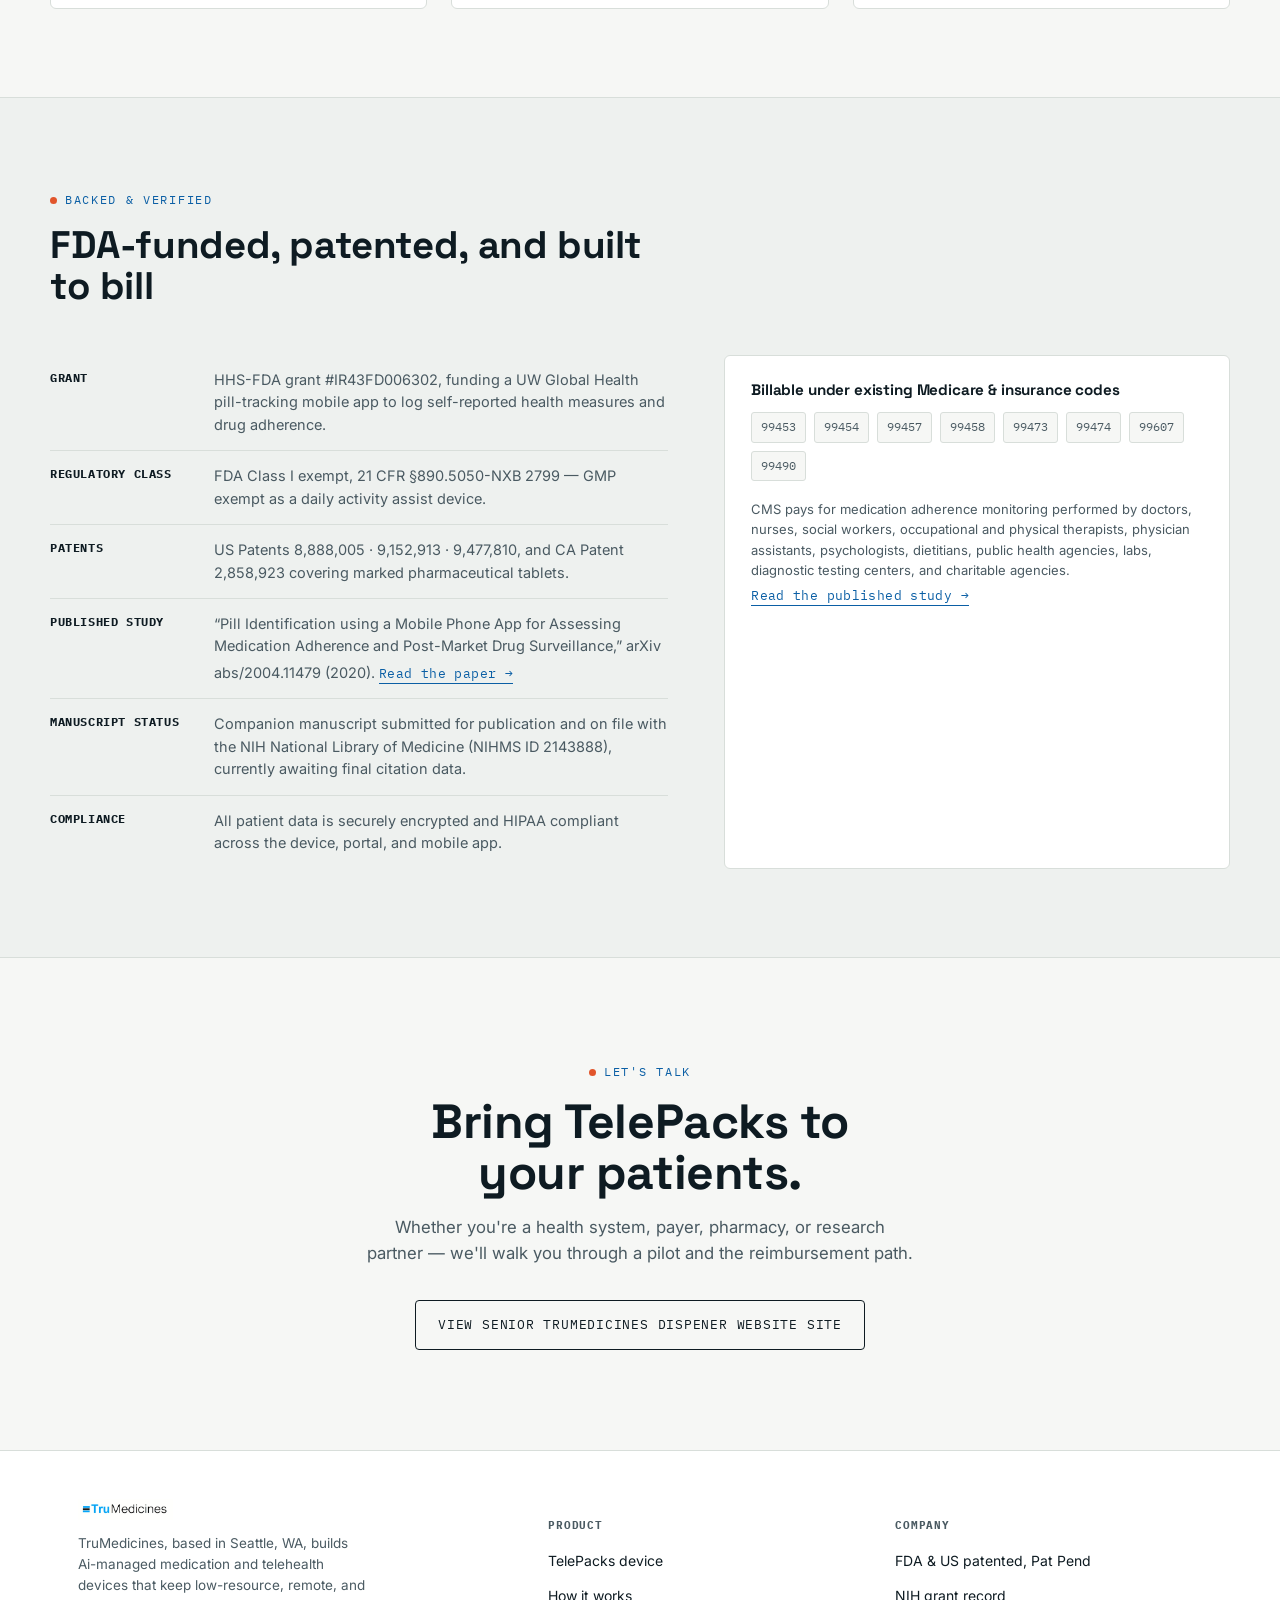
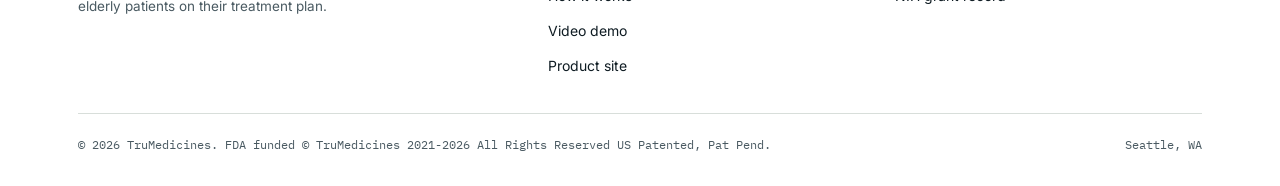
==== commit 5fe5046a: "Add image to medication order section in index.html" ====
--- a/index.html
+++ b/index.html
@@ -205,6 +205,9 @@
         <span class="step">01 · Order</span>
         <h4>Pre-packaged doses arrive</h4>
         <p>Pharmacy partners like PillPack, CVS, Walmart, or Walgreens ship pre-sorted medication or vitamin packets straight to the patient.</p>
+
+        <img src="package.jpg" alt="Three online Pharmacies that provide discounted medication packets Walmart, CVS, PillPack(Amazon)">
+                
       </div>
       <div class="how-card">
         <span class="step">02 · Load</span>
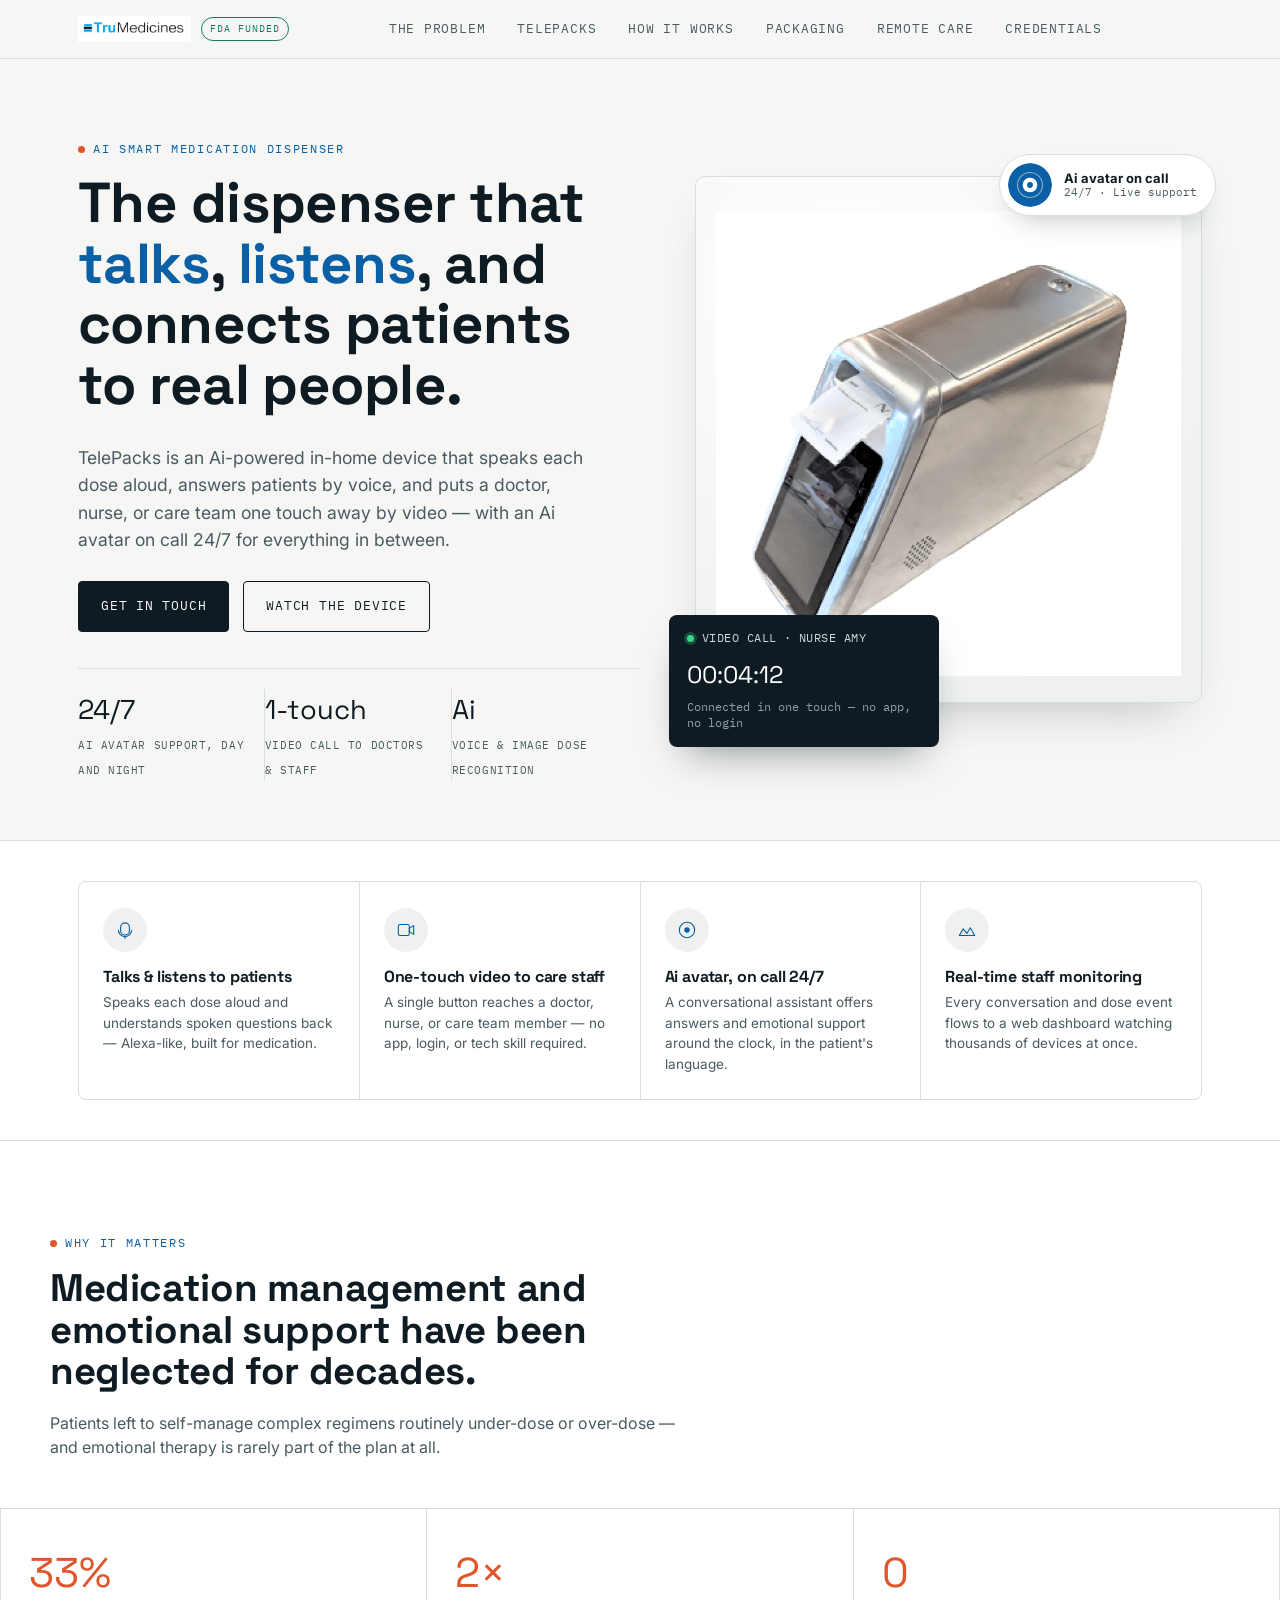
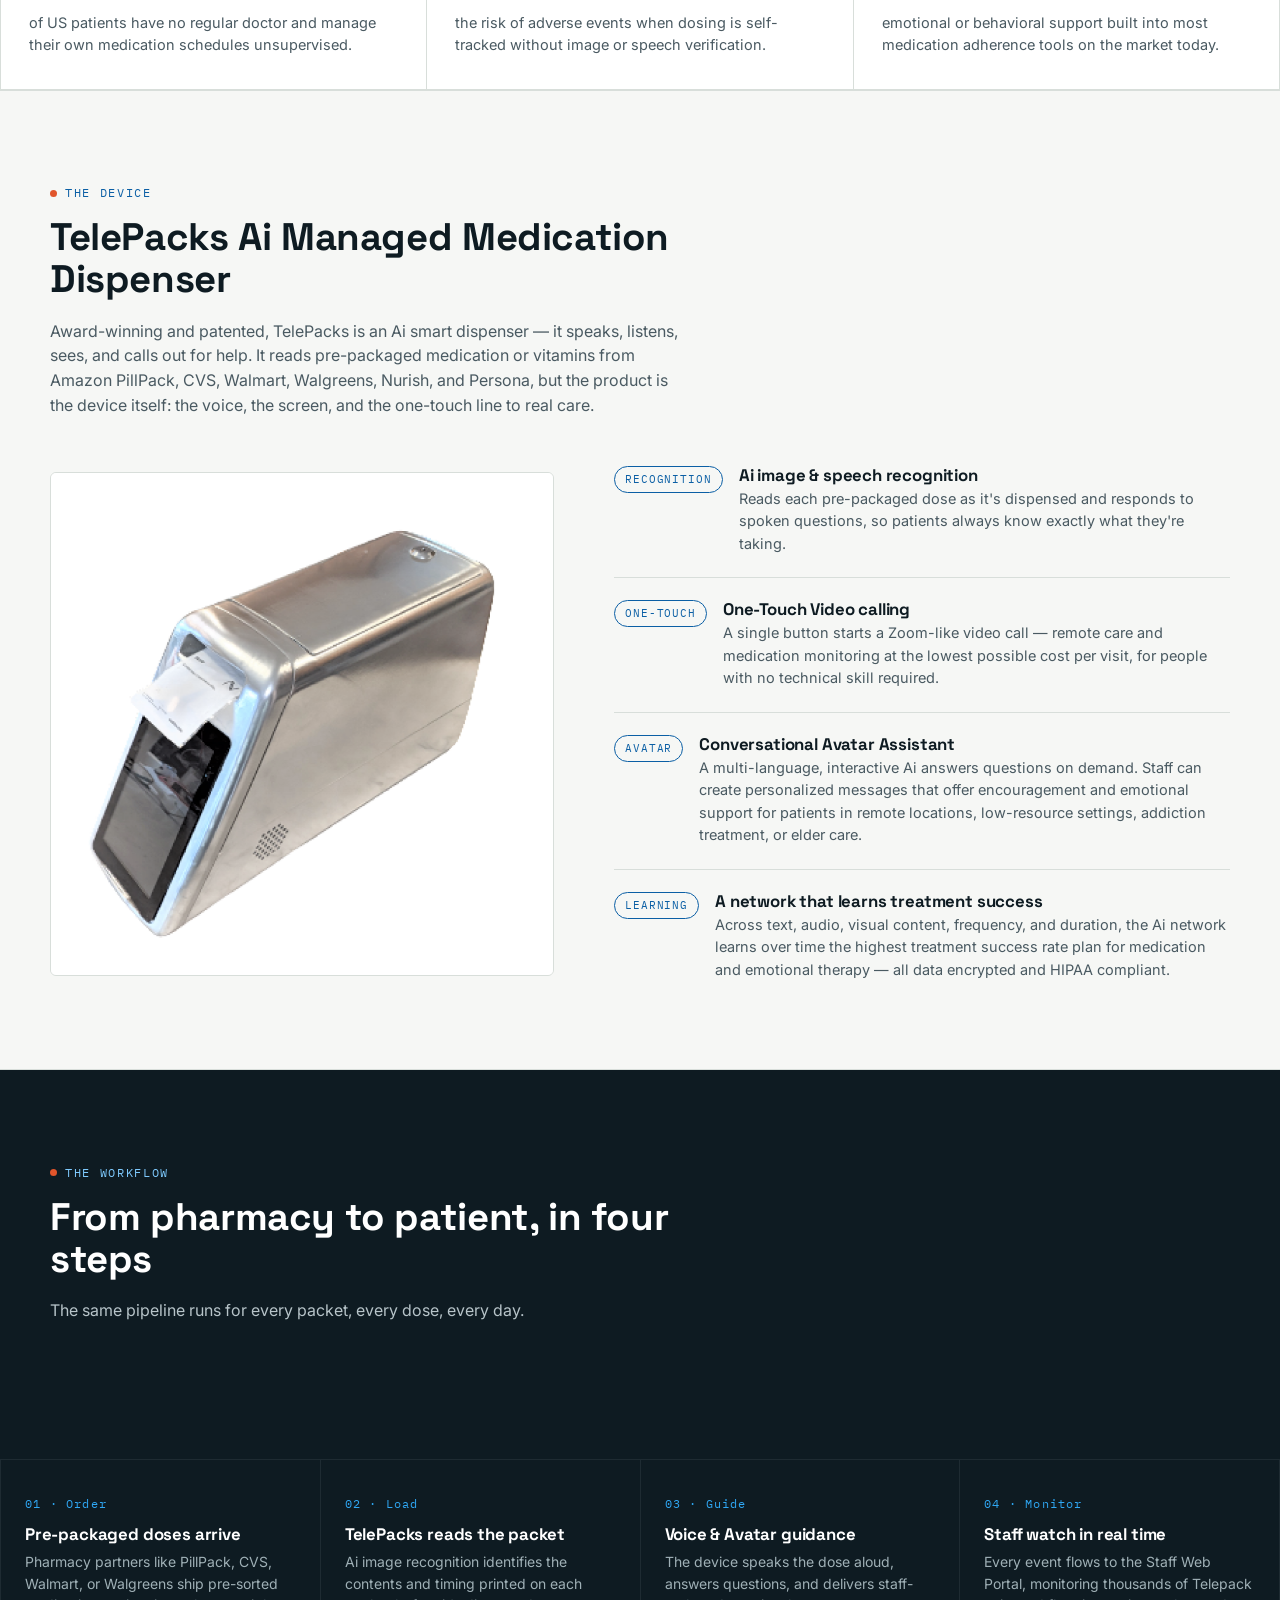
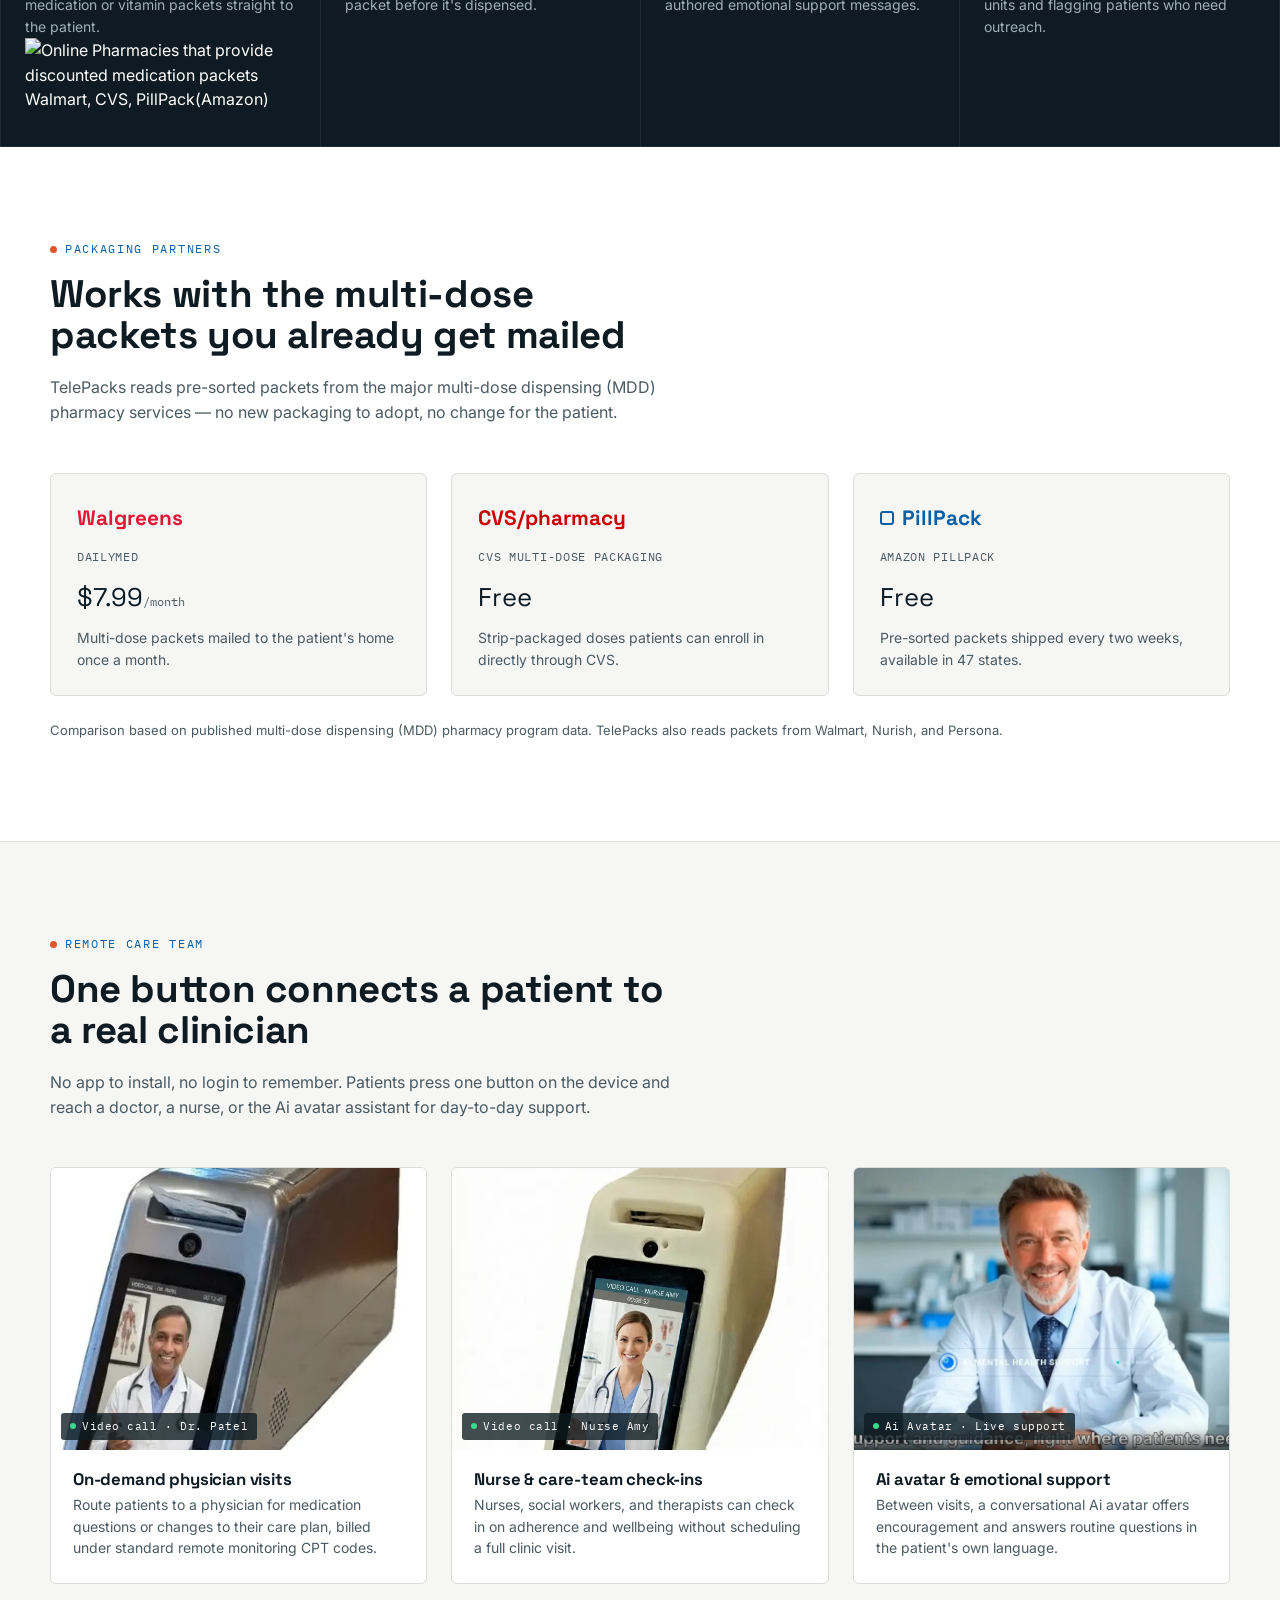
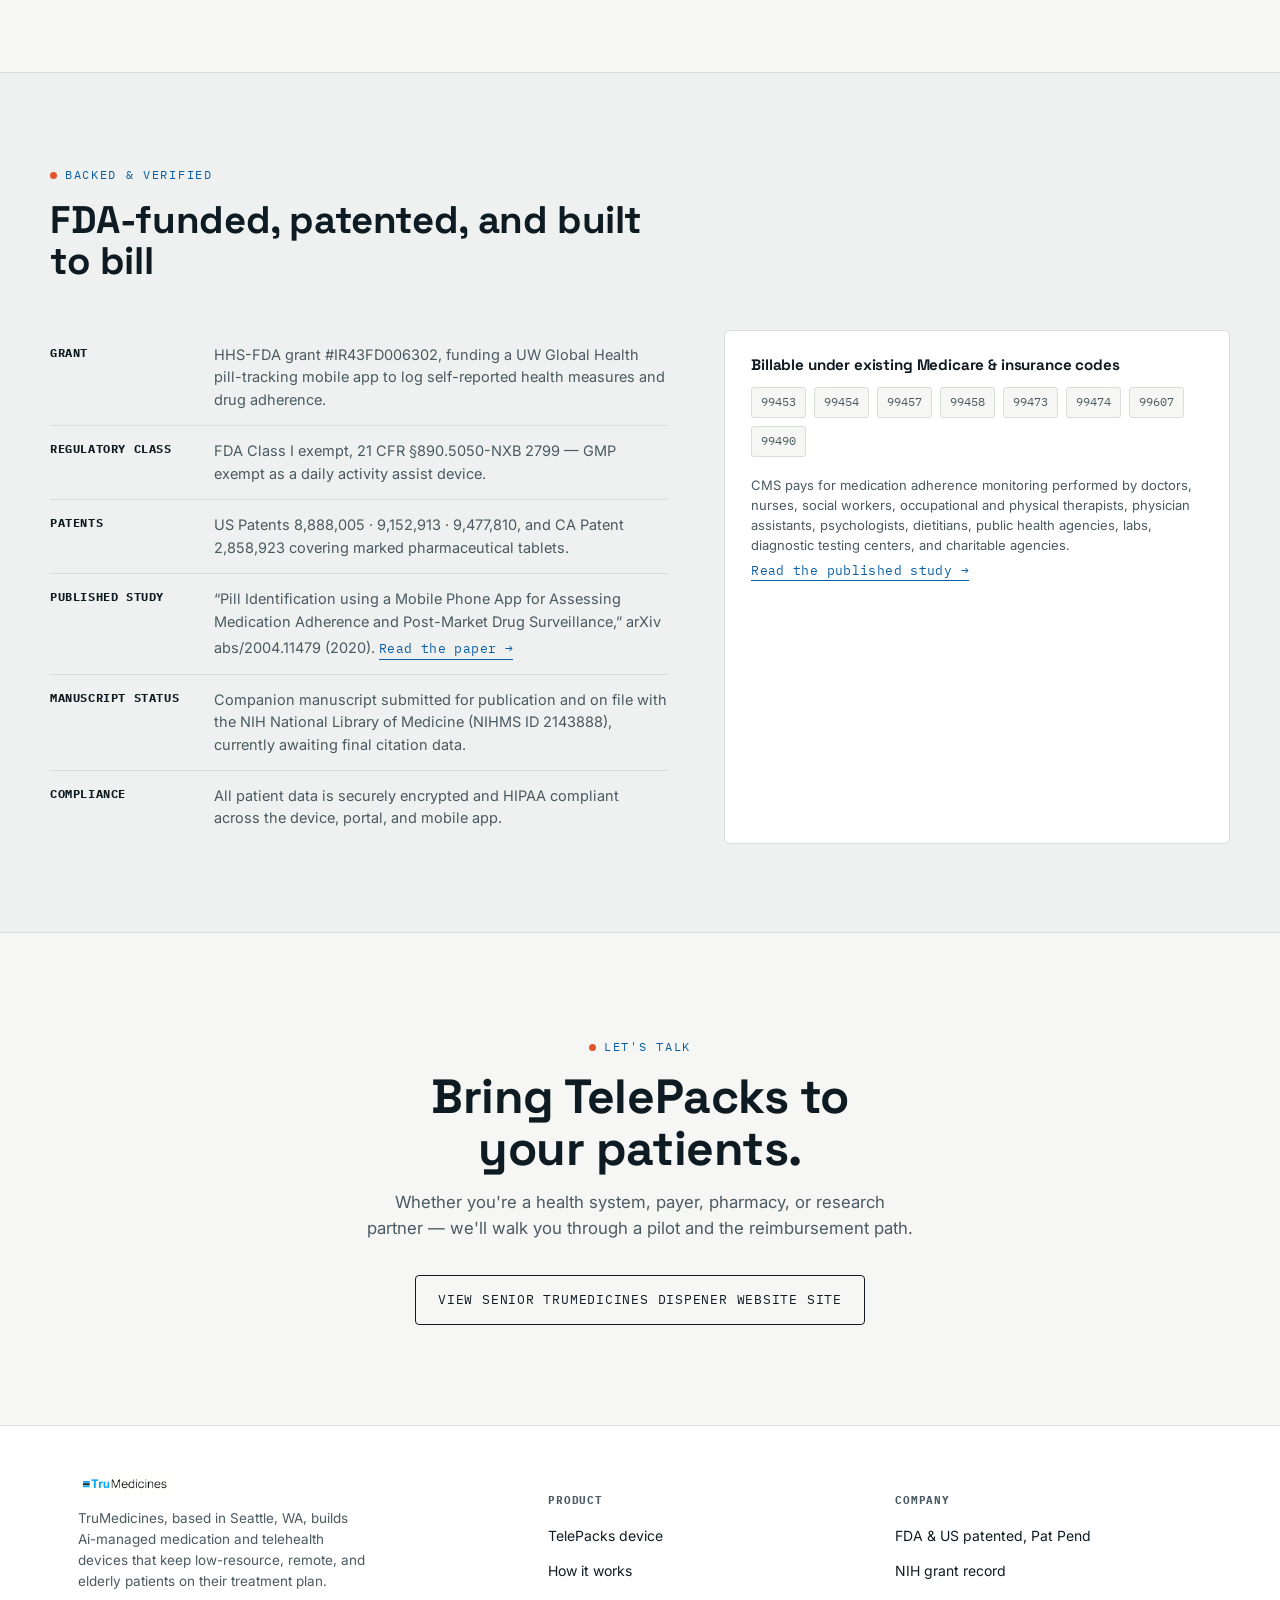
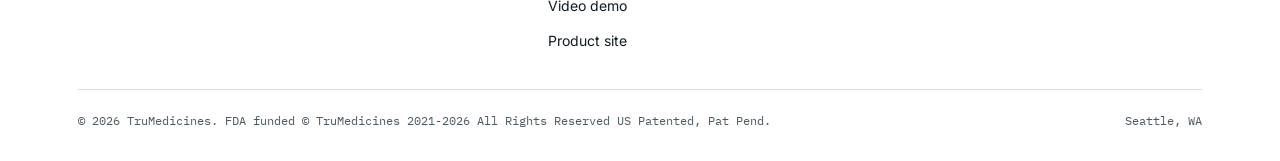
==== commit 7e1d601a: "Replace package.jpg with packaging.png in index.html" ====
--- a/index.html
+++ b/index.html
@@ -206,7 +206,7 @@
         <h4>Pre-packaged doses arrive</h4>
         <p>Pharmacy partners like PillPack, CVS, Walmart, or Walgreens ship pre-sorted medication or vitamin packets straight to the patient.</p>
 
-        <img src="package.jpg" alt="Three online Pharmacies that provide discounted medication packets Walmart, CVS, PillPack(Amazon)">
+        <img src="packaging.png" alt="Online Pharmacies that provide discounted medication packets Walmart, CVS, PillPack(Amazon)">
                 
       </div>
       <div class="how-card">
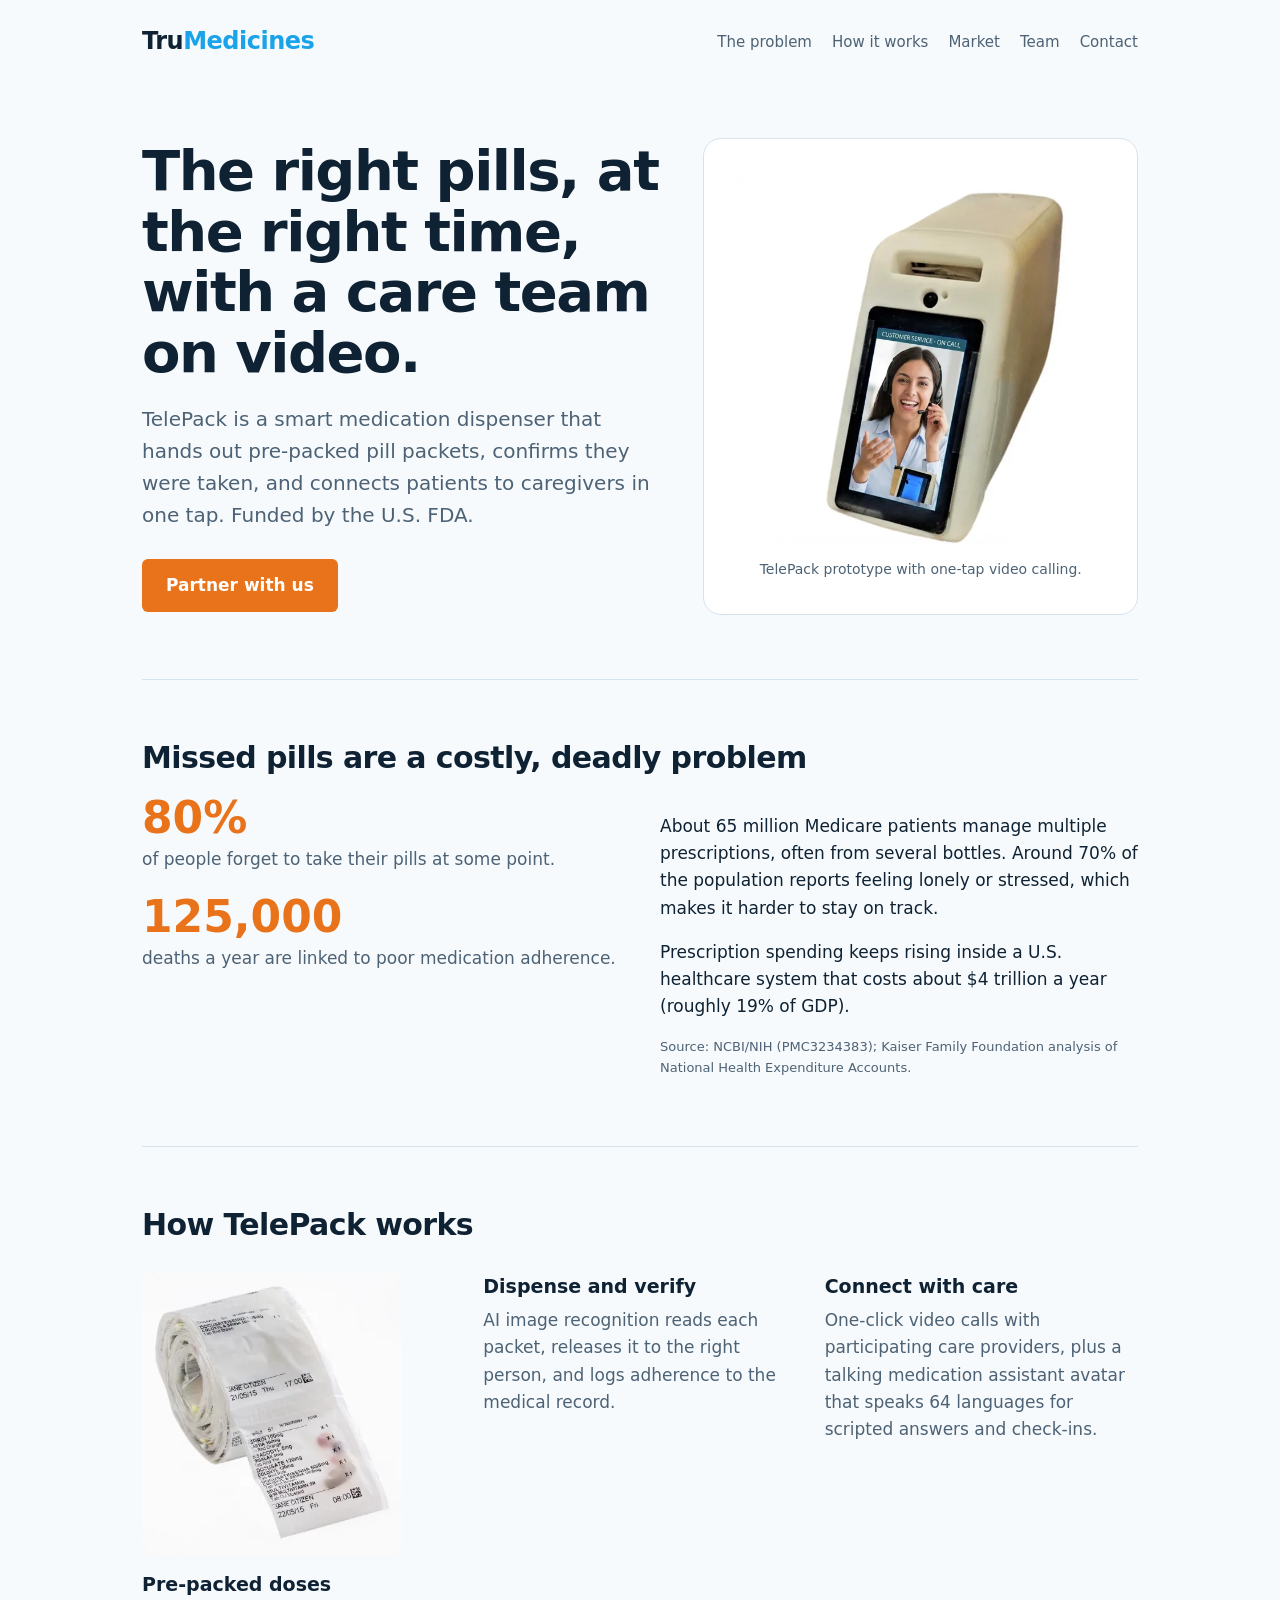
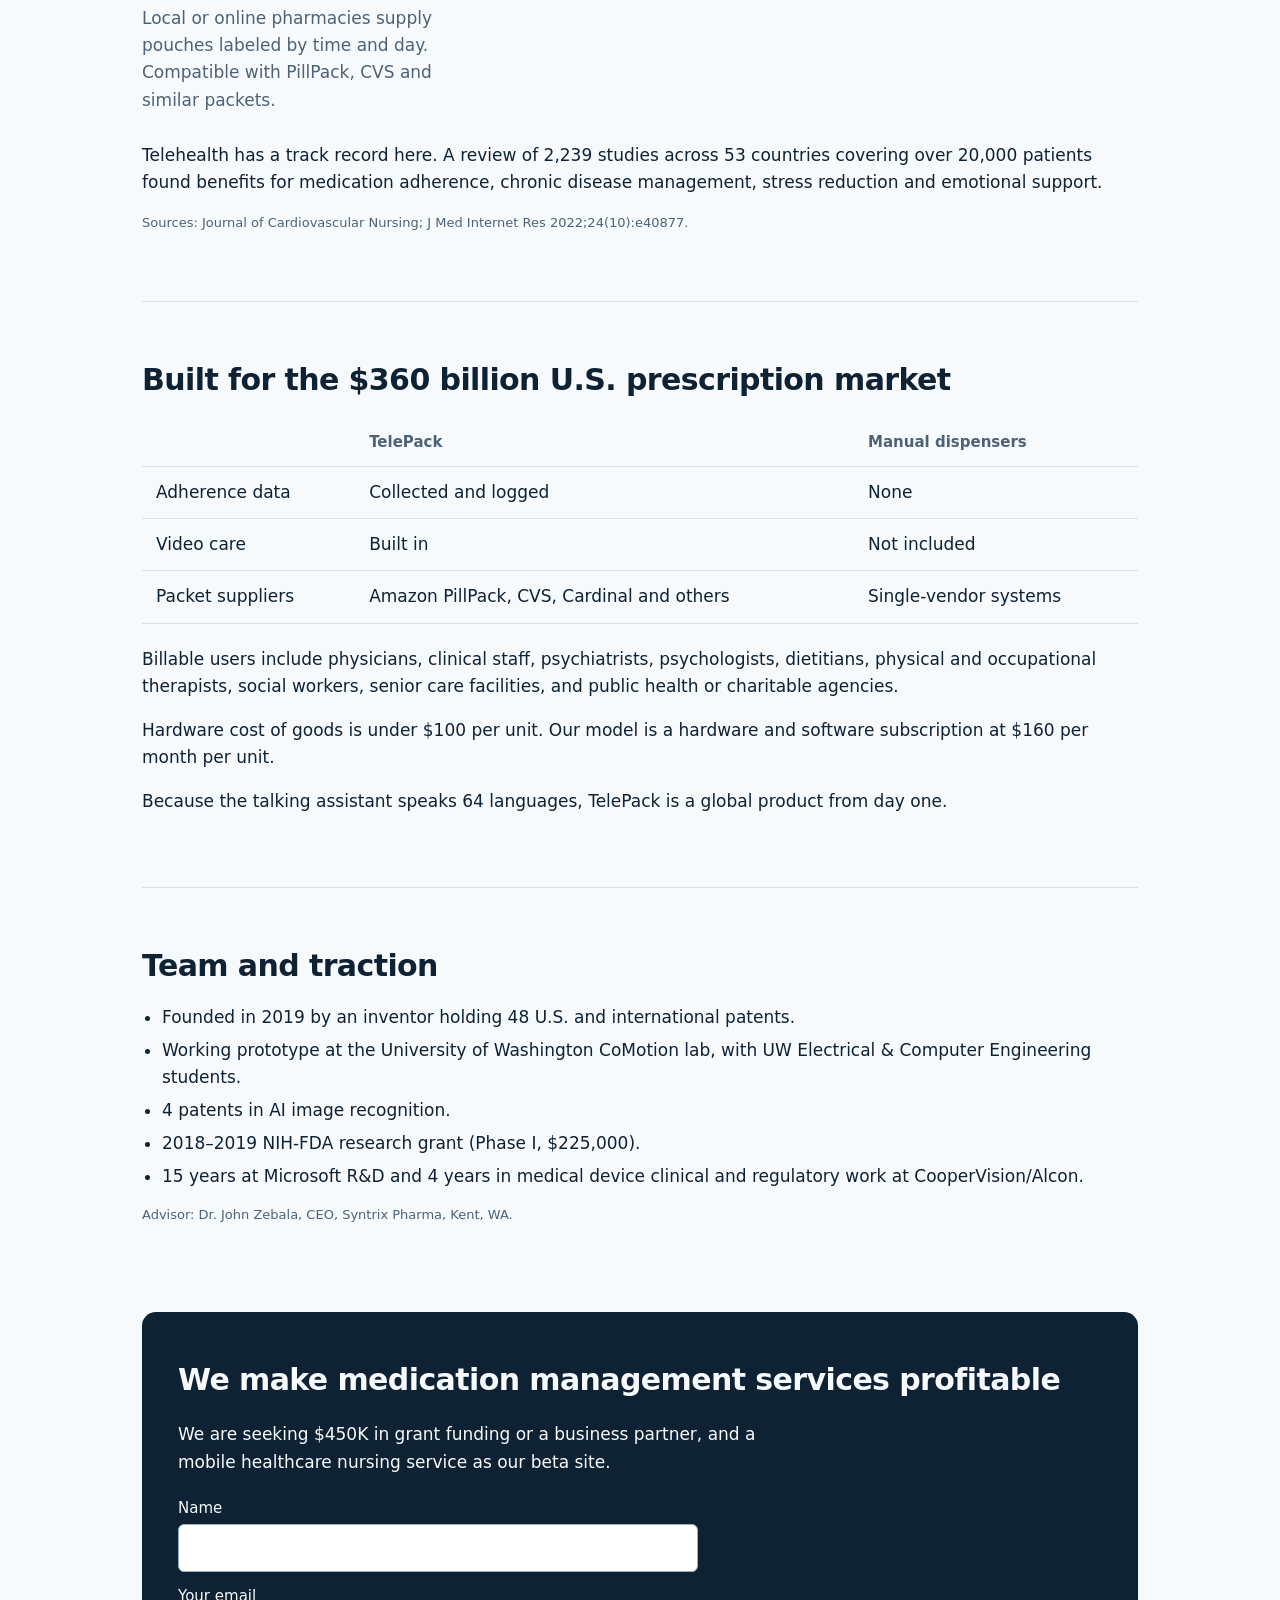
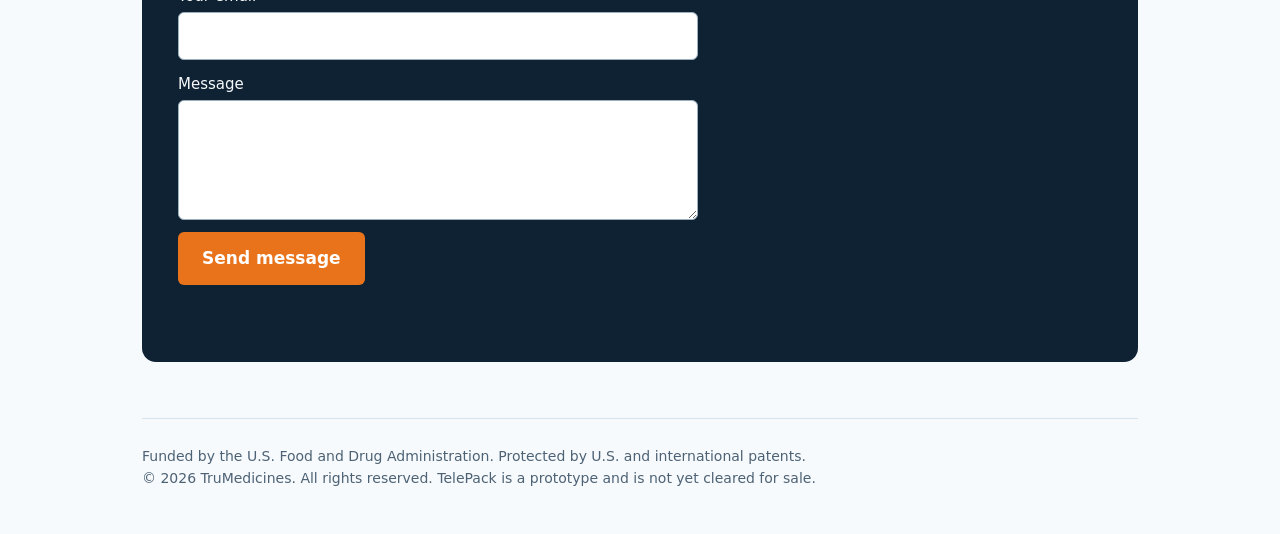
==== commit a166f4ff: "Add files via upload" ====
--- a/index.html
+++ b/index.html
@@ -1,385 +1,153 @@
 <!DOCTYPE html>
 <html lang="en">
 <head>
-<meta charset="UTF-8">
-<meta name="viewport" content="width=device-width, initial-scale=1.0">
-<title>TruMedicines — TelePacks Ai Managed Medication Dispenser</title>
-<meta name="description" content="TelePacks by TruMedicines is an FDA-funded Ai smart medication dispenser that talks patients through every dose, connects them to doctors and staff by one-touch video, and offers a 24/7 Ai avatar for support in between.">
-<link rel="icon" href="logo.jpg">
-<link rel="preconnect" href="https://fonts.googleapis.com">
-<link href="https://fonts.googleapis.com/css2?family=Space+Grotesk:wght@500;600;700&family=IBM+Plex+Mono:wght@400;500&family=Inter:wght@400;500;600&display=swap" rel="stylesheet">
-<link rel="stylesheet" href="style.css">
+<meta charset="utf-8">
+<meta name="viewport" content="width=device-width, initial-scale=1, viewport-fit=cover">
+<title>TruMedicines – TelePack Medication Dispenser</title>
+<style>
+:root{--bg:#f7fafc;--ink:#0f2233;--muted:#4d6275;--blue:#1aa3e8;--navy:#0f2233;--line:#d6e2ec;--panel:#ffffff;--accent:#e8731a;box-sizing:border-box;padding-top:env(safe-area-inset-top,0px);padding-bottom:env(safe-area-inset-bottom,0px)}
+@media (prefers-color-scheme:dark){:root:not([data-theme="light"]){--bg:#0c1822;--ink:#eaf2f8;--muted:#9bb0c1;--line:#23384a;--panel:#12212e;--navy:#eaf2f8}}
+:root[data-theme="dark"]{--bg:#0c1822;--ink:#eaf2f8;--muted:#9bb0c1;--line:#23384a;--panel:#12212e;--navy:#eaf2f8}
+*{box-sizing:border-box}
+body{margin:0;background:var(--bg);color:var(--ink);font:17px/1.6 "Segoe UI",system-ui,-apple-system,Helvetica,Arial,sans-serif}
+.wrap{max-width:1040px;margin:0 auto;padding:0 22px}
+header{display:flex;justify-content:space-between;align-items:center;padding:22px 0}
+.logo{font-size:24px;font-weight:600;letter-spacing:-.5px}.logo b{color:var(--blue);font-weight:700}
+nav a{margin-left:20px;color:var(--muted);text-decoration:none;font-size:15px}
+nav a:hover,nav a:focus-visible{color:var(--ink);text-decoration:underline}
+.hero{padding:56px 0 64px;display:grid;grid-template-columns:1.2fr 1fr;gap:40px;align-items:center}
+h1{font-size:clamp(34px,5.4vw,56px);line-height:1.08;letter-spacing:-1.5px;margin:0 0 20px}
+.lead{font-size:20px;color:var(--muted);max-width:34em;margin:0 0 28px}
+.btn{display:inline-block;background:var(--accent);color:#fff;padding:13px 24px;border-radius:6px;text-decoration:none;font-weight:600}
+.btn:focus-visible,a:focus-visible{outline:3px solid var(--blue);outline-offset:3px}
+.device{background:#fff;border:1px solid var(--line);border-radius:18px;padding:34px;text-align:center}
+.device img{max-width:100%;height:auto;max-height:460px;object-fit:contain;display:block;margin:0 auto}.packets{display:block;max-width:260px;width:100%;height:auto;border-radius:8px;margin:0 0 14px}
+.device p{margin:14px 0 0;color:var(--muted);font-size:14px}
+section{padding:54px 0;border-top:1px solid var(--line)}
+h2{font-size:30px;letter-spacing:-.6px;margin:0 0 14px}
+.two{display:grid;grid-template-columns:1fr 1fr;gap:40px}
+.stat{font-size:44px;font-weight:700;color:var(--accent);line-height:1}
+.stat+p{margin:6px 0 22px;color:var(--muted)}
+ul.plain{padding-left:20px;margin:0}ul.plain li{margin:6px 0}
+.steps{display:grid;grid-template-columns:repeat(3,1fr);gap:28px;margin-top:22px}
+.steps h3{margin:0 0 6px;font-size:19px}.steps p{margin:0;color:var(--muted)}
+.tbl{overflow-x:auto}
+table{border-collapse:collapse;width:100%;min-width:520px}
+th,td{text-align:left;padding:12px 14px;border-bottom:1px solid var(--line);vertical-align:top}
+th{font-weight:600;color:var(--muted);font-size:15px}
+.src{font-size:13px;color:var(--muted)}
+.team{display:flex;flex-wrap:wrap;gap:6px 28px;margin-top:10px}
+.cta{background:var(--navy);color:var(--bg);border-radius:14px;padding:44px 36px;margin:20px 0 56px}
+.cta h2{margin-top:0}.cta p{max-width:36em}
+.cta a{color:inherit}
+footer{padding:26px 0 44px;color:var(--muted);font-size:14px;border-top:1px solid var(--line)}
+.cform{display:grid;gap:12px;max-width:520px;margin-top:20px}.cform label{font-size:15px;display:grid;gap:4px}.cform input,.cform textarea{font:inherit;padding:11px 12px;border:1px solid #9bb0c1;border-radius:6px;background:#fff;color:#0f2233;width:100%}.cform textarea{min-height:120px;resize:vertical}.cform .hp{position:absolute;left:-9999px;height:0;overflow:hidden}.cform button{justify-self:start;border:0;cursor:pointer;font:inherit;font-weight:600}.cform input:focus-visible,.cform textarea:focus-visible,.cform button:focus-visible{outline:3px solid var(--blue);outline-offset:2px}#fstatus{min-height:1.4em;margin:0;font-size:15px}
+@media(max-width:760px){.hero,.two,.steps{grid-template-columns:1fr}nav{display:none}}
+</style>
 </head>
 <body>
+<div class="wrap">
+<header>
+  <div class="logo">Tru<b>Medicines</b></div>
+  <nav aria-label="Main"><a href="#problem">The problem</a><a href="#how">How it works</a><a href="#market">Market</a><a href="#team">Team</a><a href="#contact">Contact</a></nav>
+</header>
 
-<header class="site">
-  <div class="nav">
-    <a href="#top" class="brand">
-      <img src="logo.jpg" alt="TruMedicines logo">
-      <span class="brand-fda">FDA funded</span>
-    </a>
-    <nav class="nav-links">
-      <a href="#problem">The Problem</a>
-      <a href="#product">TelePacks</a>
-      <a href="#how">How it works</a>
-      <a href="#partners">Packaging</a>
-      <a href="#care">Remote Care</a>
-      <a href="#credibility">Credentials</a>
-    </nav>
-    <div class="nav-cta">
-  <!--  <a class="btn btn-ghost" href="https://youtu.be/x_ILlnA4jpE" target="_blank" rel="noopener">Watch demo</a> -->
-  <!--  <a class="btn btn-primary" href="mailto:David@TruMedicines.com">Contact us</a> -->
+<main>
+<div class="hero">
+  <div>
+    <h1>The right pills, at the right time, with a care team on video.</h1>
+    <p class="lead">TelePack is a smart medication dispenser that hands out pre-packed pill packets, confirms they were taken, and connects patients to caregivers in one tap. Funded by the U.S. FDA.</p>
+    <a class="btn" href="#contact">Partner with us</a>
+  </div>
+  <div class="device"><img src="[data-uri]" alt="TelePack dispenser showing a live video call with a customer service agent" width="640" height="650"><p>TelePack prototype with one-tap video calling.</p></div>
+</div>
+
+<section id="problem">
+  <h2>Missed pills are a costly, deadly problem</h2>
+  <div class="two">
+    <div>
+      <div class="stat">80%</div><p>of people forget to take their pills at some point.</p>
+      <div class="stat">125,000</div><p>deaths a year are linked to poor medication adherence.</p>
+    </div>
+    <div>
+      <p>About 65 million Medicare patients manage multiple prescriptions, often from several bottles. Around 70% of the population reports feeling lonely or stressed, which makes it harder to stay on track.</p>
+      <p>Prescription spending keeps rising inside a U.S. healthcare system that costs about $4 trillion a year (roughly 19% of GDP).</p>
+      <p class="src">Source: NCBI/NIH (PMC3234383); Kaiser Family Foundation analysis of National Health Expenditure Accounts.</p>
     </div>
   </div>
-</header>
+</section>
 
-<main id="top">
+<section id="how">
+  <h2>How TelePack works</h2>
+  <div class="steps">
+    <div><img class="packets" src="[data-uri]" alt="A roll of pre-packed pill pouches labeled by patient, day and time" width="426" height="465"><h3>Pre-packed doses</h3><p>Local or online pharmacies supply pouches labeled by time and day. Compatible with PillPack, CVS and similar packets.</p></div>
+    <div><h3>Dispense and verify</h3><p>AI image recognition reads each packet, releases it to the right person, and logs adherence to the medical record.</p></div>
+    <div><h3>Connect with care</h3><p>One-click video calls with participating care providers, plus a talking medication assistant avatar that speaks 64 languages for scripted answers and check-ins.</p></div>
+  </div>
+  <p style="margin-top:28px">Telehealth has a track record here. A review of 2,239 studies across 53 countries covering over 20,000 patients found benefits for medication adherence, chronic disease management, stress reduction and emotional support.</p>
+  <p class="src">Sources: Journal of Cardiovascular Nursing; J Med Internet Res 2022;24(10):e40877.</p>
+</section>
 
-  <!-- ============ HERO ============ -->
-  <section class="hero">
-    <div class="wrap hero-grid">
-      <div>
-        <span class="eyebrow">Ai Smart Medication Dispenser</span>
-        <h1>The dispenser that <em>talks</em>, <em>listens</em>, and connects patients to real people.</h1>
-        <p class="lede">TelePacks is an Ai-powered in-home device that speaks each dose aloud, answers patients by voice, and puts a doctor, nurse, or care team one touch away by video — with an Ai avatar on call 24/7 for everything in between.</p>
-        <div class="hero-cta">
-          <a class="btn btn-primary" href="mailto:David@TruMedicines.com">Get in Touch</a> 
-          <a class="btn btn-ghost" href="https://youtu.be/x_ILlnA4jpE" target="_blank" rel="noopener">Watch the device</a>
-        </div>
-        <div class="hero-stats">
-          <div><span class="num">24/7</span><span class="cap">Ai avatar support, day and night</span></div>
-          <div><span class="num">1-touch</span><span class="cap">Video call to doctors &amp; staff</span></div>
-          <div><span class="num">Ai</span><span class="cap">Voice &amp; image dose recognition</span></div>
-        </div>
-      </div>
+<section id="market">
+  <h2>Built for the $360 billion U.S. prescription market</h2>
+  <div class="tbl">
+  <table>
+    <tr><th></th><th>TelePack</th><th>Manual dispensers</th></tr>
+    <tr><td>Adherence data</td><td>Collected and logged</td><td>None</td></tr>
+    <tr><td>Video care</td><td>Built in</td><td>Not included</td></tr>
+    <tr><td>Packet suppliers</td><td>Amazon PillPack, CVS, Cardinal and others</td><td>Single-vendor systems</td></tr>
+  </table>
+  </div>
+  <p style="margin-top:22px">Billable users include physicians, clinical staff, psychiatrists, psychologists, dietitians, physical and occupational therapists, social workers, senior care facilities, and public health or charitable agencies.</p>
+  <p>Hardware cost of goods is under $100 per unit. Our model is a hardware and software subscription at $160 per month per unit.</p>
+  <p>Because the talking assistant speaks 64 languages, TelePack is a global product from day one.</p>
+</section>
 
-      <div class="hero-visual">
-        <div class="hero-photo device-photo">
-          <img src="device-silver.png" alt="The TelePacks Ai smart medication dispenser, a countertop device with a built-in touchscreen and printer">
-        </div>
+<section id="team">
+  <h2>Team and traction</h2>
+  <ul class="plain">
+    <li>Founded in 2019 by an inventor holding 48 U.S. and international patents.</li>
+    <li>Working prototype at the University of Washington CoMotion lab, with UW Electrical &amp; Computer Engineering students.</li>
+    <li>4 patents in AI image recognition.</li>
+    <li>2018–2019 NIH-FDA research grant (Phase I, $225,000).</li>
+    <li>15 years at Microsoft R&amp;D and 4 years in medical device clinical and regulatory work at CooperVision/Alcon.</li>
+  </ul>
+  <p class="src" style="margin-top:14px">Advisor: Dr. John Zebala, CEO, Syntrix Pharma, Kent, WA.</p>
+</section>
 
-        <div class="hero-badge" data-reveal>
-          <svg class="senior-avatar" viewBox="0 0 120 120" role="img" aria-label="Ai avatar icon">
-            <circle cx="60" cy="60" r="60" fill="var(--blue-deep)"/>
-            <circle cx="60" cy="60" r="34" fill="none" stroke="#fff" stroke-width="3" opacity=".5"/>
-            <circle cx="60" cy="60" r="20" fill="#fff"/>
-            <circle cx="60" cy="60" r="8" fill="var(--blue-deep)"/>
-          </svg>
-          <div>
-            <strong>Ai avatar on call</strong>
-            <span>24/7 · Live support</span>
-          </div>
-        </div>
-
-        <div class="call-chip floating-packet" aria-label="Example of a one-touch video call in progress">
-          <div class="call-chip-top">
-            <span class="call-dot" aria-hidden="true"></span>
-            <span>Video call · Nurse Amy</span>
-          </div>
-          <div class="call-chip-time">00:04:12</div>
-          <div class="call-chip-sub">Connected in one touch — no app, no login</div>
-        </div>
-      </div>
-
-    </div>
-  </section>
-
-  <!-- ============ TOP BENEFITS ============ -->
-  <section class="benefits">
-    <div class="wrap">
-      <div class="benefits-grid" data-reveal>
-        <div class="benefit-card">
-          <span class="benefit-icon" aria-hidden="true">
-            <svg viewBox="0 0 40 40"><path d="M12 15a8 8 0 0 1 16 0v6a8 8 0 0 1-16 0z" fill="none" stroke="currentColor" stroke-width="2"/><path d="M8 20a12 12 0 0 0 24 0" fill="none" stroke="currentColor" stroke-width="2"/><line x1="20" y1="32" x2="20" y2="36" stroke="currentColor" stroke-width="2"/></svg>
-          </span>
-          <h4>Talks &amp; listens to patients</h4>
-          <p>Speaks each dose aloud and understands spoken questions back — Alexa-like, built for medication.</p>
-        </div>
-        <div class="benefit-card">
-          <span class="benefit-icon" aria-hidden="true">
-            <svg viewBox="0 0 40 40"><rect x="6" y="10" width="20" height="20" rx="3" fill="none" stroke="currentColor" stroke-width="2"/><path d="M26 17l8-5v16l-8-5z" fill="none" stroke="currentColor" stroke-width="2" stroke-linejoin="round"/></svg>
-          </span>
-          <h4>One-touch video to care staff</h4>
-          <p>A single button reaches a doctor, nurse, or care team member — no app, login, or tech skill required.</p>
-        </div>
-        <div class="benefit-card">
-          <span class="benefit-icon" aria-hidden="true">
-            <svg viewBox="0 0 40 40"><circle cx="20" cy="20" r="14" fill="none" stroke="currentColor" stroke-width="2"/><circle cx="20" cy="20" r="5" fill="currentColor"/></svg>
-          </span>
-          <h4>Ai avatar, on call 24/7</h4>
-          <p>A conversational assistant offers answers and emotional support around the clock, in the patient's language.</p>
-        </div>
-        <div class="benefit-card">
-          <span class="benefit-icon" aria-hidden="true">
-            <svg viewBox="0 0 40 40"><path d="M6 30l7-12 7 8 6-10 8 14z" fill="none" stroke="currentColor" stroke-width="2" stroke-linejoin="round" stroke-linecap="round"/></svg>
-          </span>
-          <h4>Real-time staff monitoring</h4>
-          <p>Every conversation and dose event flows to a web dashboard watching thousands of devices at once.</p>
-        </div>
-      </div>
-    </div>
-  </section>
-
-  <!-- ============ PROBLEM ============ -->
-  <section class="problem" id="problem">
-    <div class="wrap section" style="padding-bottom:0;">
-      <div class="section-head" data-reveal>
-        <span class="eyebrow">Why it matters</span>
-        <h2>Medication management and emotional support have been neglected for decades.</h2>
-        <p>Patients left to self-manage complex regimens routinely under-dose or over-dose — and emotional therapy is rarely part of the plan at all.</p>
-      </div>
-    </div>
-    <div class="problem-grid" data-reveal>
-      <div class="problem-card">
-        <span class="big">33%</span>
-        <p>of US patients have no regular doctor and manage their own medication schedules unsupervised.</p>
-      </div>
-      <div class="problem-card">
-        <span class="big">2×</span>
-        <p>the risk of adverse events when dosing is self-tracked without image or speech verification.</p>
-      </div>
-      <div class="problem-card">
-        <span class="big">0</span>
-        <p>emotional or behavioral support built into most medication adherence tools on the market today.</p>
-      </div>
-    </div>
-  </section>
-
-  <!-- ============ PRODUCT ============ -->
-  <section class="product" id="product">
-    <div class="wrap section">
-      <div class="section-head" data-reveal>
-        <span class="eyebrow">The Device</span>
-        <h2>TelePacks Ai Managed Medication Dispenser</h2>
-        <p>Award-winning and patented, TelePacks is an Ai smart dispenser — it speaks, listens, sees, and calls out for help. It reads pre-packaged medication or vitamins from Amazon PillPack, CVS, Walmart, Walgreens, Nurish, and Persona, but the product is the device itself: the voice, the screen, and the one-touch line to real care.</p>
-      </div>
-      <div class="product-grid">
-        <div class="device-frame" data-reveal>
-          <img src="device-silver.png" alt="The TelePacks Ai smart medication dispenser with built-in touchscreen, printer, and camera">
-        </div>
-        <ul class="feature-list" data-reveal>
-          <li>
-            <span class="feature-tag">Recognition</span>
-            <div>
-              <h4>Ai image &amp; speech recognition</h4>
-              <p>Reads each pre-packaged dose as it's dispensed and responds to spoken questions, so patients always know exactly what they're taking.</p>
-            </div>
-          </li>
-          <li>
-            <span class="feature-tag">One-touch</span>
-            <div>
-              <h4>One-Touch Video calling</h4>
-              <p>A single button starts a Zoom-like video call — remote care and medication monitoring at the lowest possible cost per visit, for people with no technical skill required.</p>
-            </div>
-          </li>
-          <li>
-            <span class="feature-tag">Avatar</span>
-            <div>
-              <h4>Conversational Avatar Assistant</h4>
-              <p>A multi-language, interactive Ai answers questions on demand. Staff can create personalized messages that offer encouragement and emotional support for patients in remote locations, low-resource settings, addiction treatment, or elder care.</p>
-            </div>
-          </li>
-          <li>
-            <span class="feature-tag">Learning</span>
-            <div>
-              <h4>A network that learns treatment success</h4>
-              <p>Across text, audio, visual content, frequency, and duration, the Ai network learns over time the highest treatment success rate plan for medication and emotional therapy — all data encrypted and HIPAA compliant.</p>
-            </div>
-          </li>
-        </ul>
-      </div>
-    </div>
-  </section>
-
-  <!-- ============ HOW IT WORKS ============ -->
-  <section class="how" id="how">
-    <div class="wrap section">
-      <div class="section-head" data-reveal>
-        <span class="eyebrow" style="color:#7FCBFF">The workflow</span>
-        <h2>From pharmacy to patient, in four steps</h2>
-        <p>The same pipeline runs for every packet, every dose, every day.</p>
-      </div>
-    </div>
-    <div class="how-grid" data-reveal>
-      <div class="how-card">
-        <span class="step">01 · Order</span>
-        <h4>Pre-packaged doses arrive</h4>
-        <p>Pharmacy partners like PillPack, CVS, Walmart, or Walgreens ship pre-sorted medication or vitamin packets straight to the patient.</p>
-
-        <img src="packaging.png" alt="Online Pharmacies that provide discounted medication packets Walmart, CVS, PillPack(Amazon)">
-                
-      </div>
-      <div class="how-card">
-        <span class="step">02 · Load</span>
-        <h4>TelePacks reads the packet</h4>
-        <p>Ai image recognition identifies the contents and timing printed on each packet before it's dispensed.</p>
-      </div>
-      <div class="how-card">
-        <span class="step">03 · Guide</span>
-        <h4>Voice &amp; Avatar guidance</h4>
-        <p>The device speaks the dose aloud, answers questions, and delivers staff-authored emotional support messages.</p>
-      </div>
-      <div class="how-card">
-        <span class="step">04 · Monitor</span>
-        <h4>Staff watch in real time</h4>
-        <p>Every event flows to the Staff Web Portal, monitoring thousands of Telepack units and flagging patients who need outreach.</p>
-      </div>
-    </div>
-  </section>
-
-  <!-- ============ PACKAGING PARTNERS ============ -->
-  <section class="partners" id="partners">
-    <div class="wrap section">
-      <div class="section-head" data-reveal>
-        <span class="eyebrow">Packaging partners</span>
-        <h2>Works with the multi-dose packets you already get mailed</h2>
-        <p>TelePacks reads pre-sorted packets from the major multi-dose dispensing (MDD) pharmacy services — no new packaging to adopt, no change for the patient.</p>
-      </div>
-      <div class="partner-grid" data-reveal>
-        <div class="partner-card">
-          <div class="partner-mark walgreens">Walgreens</div>
-          <p class="partner-product">DailyMed</p>
-          <p class="partner-cost">$7.99<span>/month</span></p>
-          <p>Multi-dose packets mailed to the patient's home once a month.</p>
-        </div>
-        <div class="partner-card">
-          <div class="partner-mark cvs">CVS/pharmacy</div>
-          <p class="partner-product">CVS Multi-Dose Packaging</p>
-          <p class="partner-cost">Free</p>
-          <p>Strip-packaged doses patients can enroll in directly through CVS.</p>
-        </div>
-        <div class="partner-card">
-          <div class="partner-mark pillpack">
-            <span class="pillpack-icon" aria-hidden="true"></span>PillPack
-          </div>
-          <p class="partner-product">Amazon PillPack</p>
-          <p class="partner-cost">Free</p>
-          <p>Pre-sorted packets shipped every two weeks, available in 47 states.</p>
-        </div>
-      </div>
-      <p class="partner-note">Comparison based on published multi-dose dispensing (MDD) pharmacy program data. TelePacks also reads packets from Walmart, Nurish, and Persona.</p>
-    </div>
-  </section>
-
-  <!-- ============ TELEHEALTH / CARE ============ -->
-  <section class="telehealth" id="care">
-    <div class="wrap section">
-      <div class="section-head" data-reveal>
-        <span class="eyebrow">Remote care team</span>
-        <h2>One button connects a patient to a real clinician</h2>
-        <p>No app to install, no login to remember. Patients press one button on the device and reach a doctor, a nurse, or the Ai avatar assistant for day-to-day support.</p>
-      </div>
-      <div class="care-grid">
-        <div class="care-card" data-reveal>
-          <div class="care-photo">
-            <img src="dr.jpg" alt="Physician available for one-touch video calls through TelePacks">
-            <span class="badge">Video call · Dr. Patel</span>
-          </div>
-          <div class="care-body">
-            <h4>On-demand physician visits</h4>
-            <p>Route patients to a physician for medication questions or changes to their care plan, billed under standard remote monitoring CPT codes.</p>
-          </div>
-        </div>
-        <div class="care-card" data-reveal>
-          <div class="care-photo">
-            <img src="nurse.jpg" alt="Nurse available for one-touch video calls through TelePacks">
-            <span class="badge">Video call · Nurse Amy</span>
-          </div>
-          <div class="care-body">
-            <h4>Nurse &amp; care-team check-ins</h4>
-            <p>Nurses, social workers, and therapists can check in on adherence and wellbeing without scheduling a full clinic visit.</p>
-          </div>
-        </div>
-        <div class="care-card" data-reveal>
-          <div class="care-photo">
-            <img src="avatar.jpg" alt="Ai avatar assistant offering mental health and adherence support">
-            <span class="badge">Ai Avatar · Live support</span>
-          </div>
-          <div class="care-body">
-            <h4>Ai avatar &amp; emotional support</h4>
-            <p>Between visits, a conversational Ai avatar offers encouragement and answers routine questions in the patient's own language.</p>
-          </div>
-        </div>
-      </div>
-    </div>
-  </section>
-
-  <!-- ============ CREDIBILITY ============ -->
-  <section class="credibility" id="credibility">
-    <div class="wrap section">
-      <div class="section-head" data-reveal>
-        <span class="eyebrow">Backed &amp; verified</span>
-        <h2>FDA-funded, patented, and built to bill</h2>
-      </div>
-      <div class="cred-grid">
-        <ul class="cred-list" data-reveal>
-          <li><strong>Grant</strong><span>HHS-FDA grant #IR43FD006302, funding a UW Global Health pill-tracking mobile app to log self-reported health measures and drug adherence.</span></li>
-          <li><strong>Regulatory class</strong><span>FDA Class I exempt, 21 CFR §890.5050-NXB 2799 — GMP exempt as a daily activity assist device.</span></li>
-          <li><strong>Patents</strong><span>US Patents 8,888,005 · 9,152,913 · 9,477,810, and CA Patent 2,858,923 covering marked pharmaceutical tablets.</span></li>
-          <li><strong>Published study</strong><span>“Pill Identification using a Mobile Phone App for Assessing Medication Adherence and Post-Market Drug Surveillance,” arXiv abs/2004.11479 (2020). <a class="inline-link" href="https://arxiv.org/abs/2004.11479" target="_blank" rel="noopener">Read the paper →</a></span></li>
-          <li><strong>Manuscript status</strong><span>Companion manuscript submitted for publication and on file with the NIH National Library of Medicine (NIHMS ID 2143888), currently awaiting final citation data.</span></li>
-          <li><strong>Compliance</strong><span>All patient data is securely encrypted and HIPAA compliant across the device, portal, and mobile app.</span></li>
-        </ul>
-        <div class="cpt-box" data-reveal>
-          <h4>Billable under existing Medicare &amp; insurance codes</h4>
-          <div class="cpt-codes">
-            <span>99453</span><span>99454</span><span>99457</span><span>99458</span>
-            <span>99473</span><span>99474</span><span>99607</span><span>99490</span>
-          </div>
-          <p>CMS pays for medication adherence monitoring performed by doctors, nurses, social workers, occupational and physical therapists, physician assistants, psychologists, dietitians, public health agencies, labs, diagnostic testing centers, and charitable agencies.</p>
-          <a class="inline-link" href="https://arxiv.org/abs/2004.11479" target="_blank" rel="noopener">Read the published study →</a>
-        </div>
-      </div>
-    </div>
-  </section>
-
-  <!-- ============ CTA ============ -->
-  <section class="cta">
-    <div class="wrap">
-      <span class="eyebrow" style="justify-content:center">Let's talk</span>
-      <h2>Bring TelePacks to your patients.</h2>
-      <p>Whether you're a health system, payer, pharmacy, or research partner — we'll walk you through a pilot and the reimbursement path.</p>
-      <div class="cta-buttons">
- <!--   <a class="btn btn-primary" href="mailto:David@TruMedicines.com">Email David@TruMedicines.com</a> -->
-        <a class="btn btn-ghost" href="https://telepack.webflow.io/" target="_blank" rel="noopener">View Senior TruMedicines Dispener website site</a>
-      </div>
-    </div>
-  </section>
-
+<div class="cta" id="contact">
+  <h2>We make medication management services profitable</h2>
+  <p>We are seeking $450K in grant funding or a business partner, and a mobile healthcare nursing service as our beta site.</p>
+  <form class="cform" id="cform" novalidate>
+    <label>Name<input name="name" autocomplete="name" required></label>
+    <label>Your email<input name="email" type="email" autocomplete="email" required></label>
+    <label>Message<textarea name="msg" required></textarea></label>
+    <div class="hp" aria-hidden="true"><label>Leave blank<input name="website" tabindex="-1" autocomplete="off"></label></div>
+    <button class="btn" type="submit">Send message</button>
+    <p id="fstatus" role="status"></p>
+  </form>
+</div>
 </main>
 
-<footer class="site">
-  <div class="wrap">
-    <div class="footer-grid">
-      <div class="footer-brand">
-        <img src="logo.jpg" alt="TruMedicines logo">
-        <p>TruMedicines, based in Seattle, WA, builds Ai-managed medication and telehealth devices that keep low-resource, remote, and elderly patients on their treatment plan.</p>
-      </div>
-      <div class="footer-col">
-        <h5>Product</h5>
-        <ul>
-          <li><a href="#product">TelePacks device</a></li>
-          <li><a href="#how">How it works</a></li>
-          <li><a href="https://youtu.be/x_ILlnA4jpE" target="_blank" rel="noopener">Video demo</a></li>
-          <li><a href="https://telepack.webflow.io/" target="_blank" rel="noopener">Product site</a></li>
-        </ul>
-      </div>
-      <div class="footer-col">
-        <h5>Company</h5>
-        <ul>
-          <li><a href="#credibility">FDA &amp; US patented, Pat Pend</a></li>
-    <!--  <li><a href="mailto:David@TruMedicines.com">Contact</a></li> -->
-          <li><a href="https://reporter.nih.gov/search/8IpeW9kvEkm7Tu5jDiu1RA/project-details/9555230" target="_blank" rel="noopener">NIH grant record</a></li>
-        </ul>
-      </div>
-    </div>
-    <div class="footer-bottom">
-      <span>© <span id="year">2026</span> TruMedicines. FDA funded © TruMedicines 2021-2026 All Rights Reserved US Patented, Pat Pend.</span>
-      <span>Seattle, WA  </span>
-    </div>
-  </div>
-</footer>
-
-<script src="main.js"></script>
+<footer>Funded by the U.S. Food and Drug Administration. Protected by U.S. and international patents.<br>© 2026 TruMedicines. All rights reserved. TelePack is a prototype and is not yet cleared for sale.</footer>
+<script>
+(function(){
+  var f=document.getElementById('cform'),s=document.getElementById('fstatus');
+  if(!f)return;
+  var p=['moc.senicidemurt','@','divad'];
+  function to(){return p.join('').split('').reverse().join('');}
+  f.addEventListener('submit',function(e){
+    e.preventDefault();
+    var d=new FormData(f);
+    if(d.get('website')){return;}
+    var n=(d.get('name')||'').trim(),m=(d.get('email')||'').trim(),t=(d.get('msg')||'').trim();
+    if(!n||!/^\S+@\S+\.\S+$/.test(m)||!t){s.textContent='Please enter your name, a valid email and a message.';return;}
+    var body=t+'\n\n'+n+'\n'+m;
+    s.textContent='Opening your email app to send this message.';
+    location.href='mailto:'+to()+'?subject='+encodeURIComponent('TelePack inquiry from '+n)+'&body='+encodeURIComponent(body);
+  });
+})();
+</script>
+</div>
 </body>
 </html>
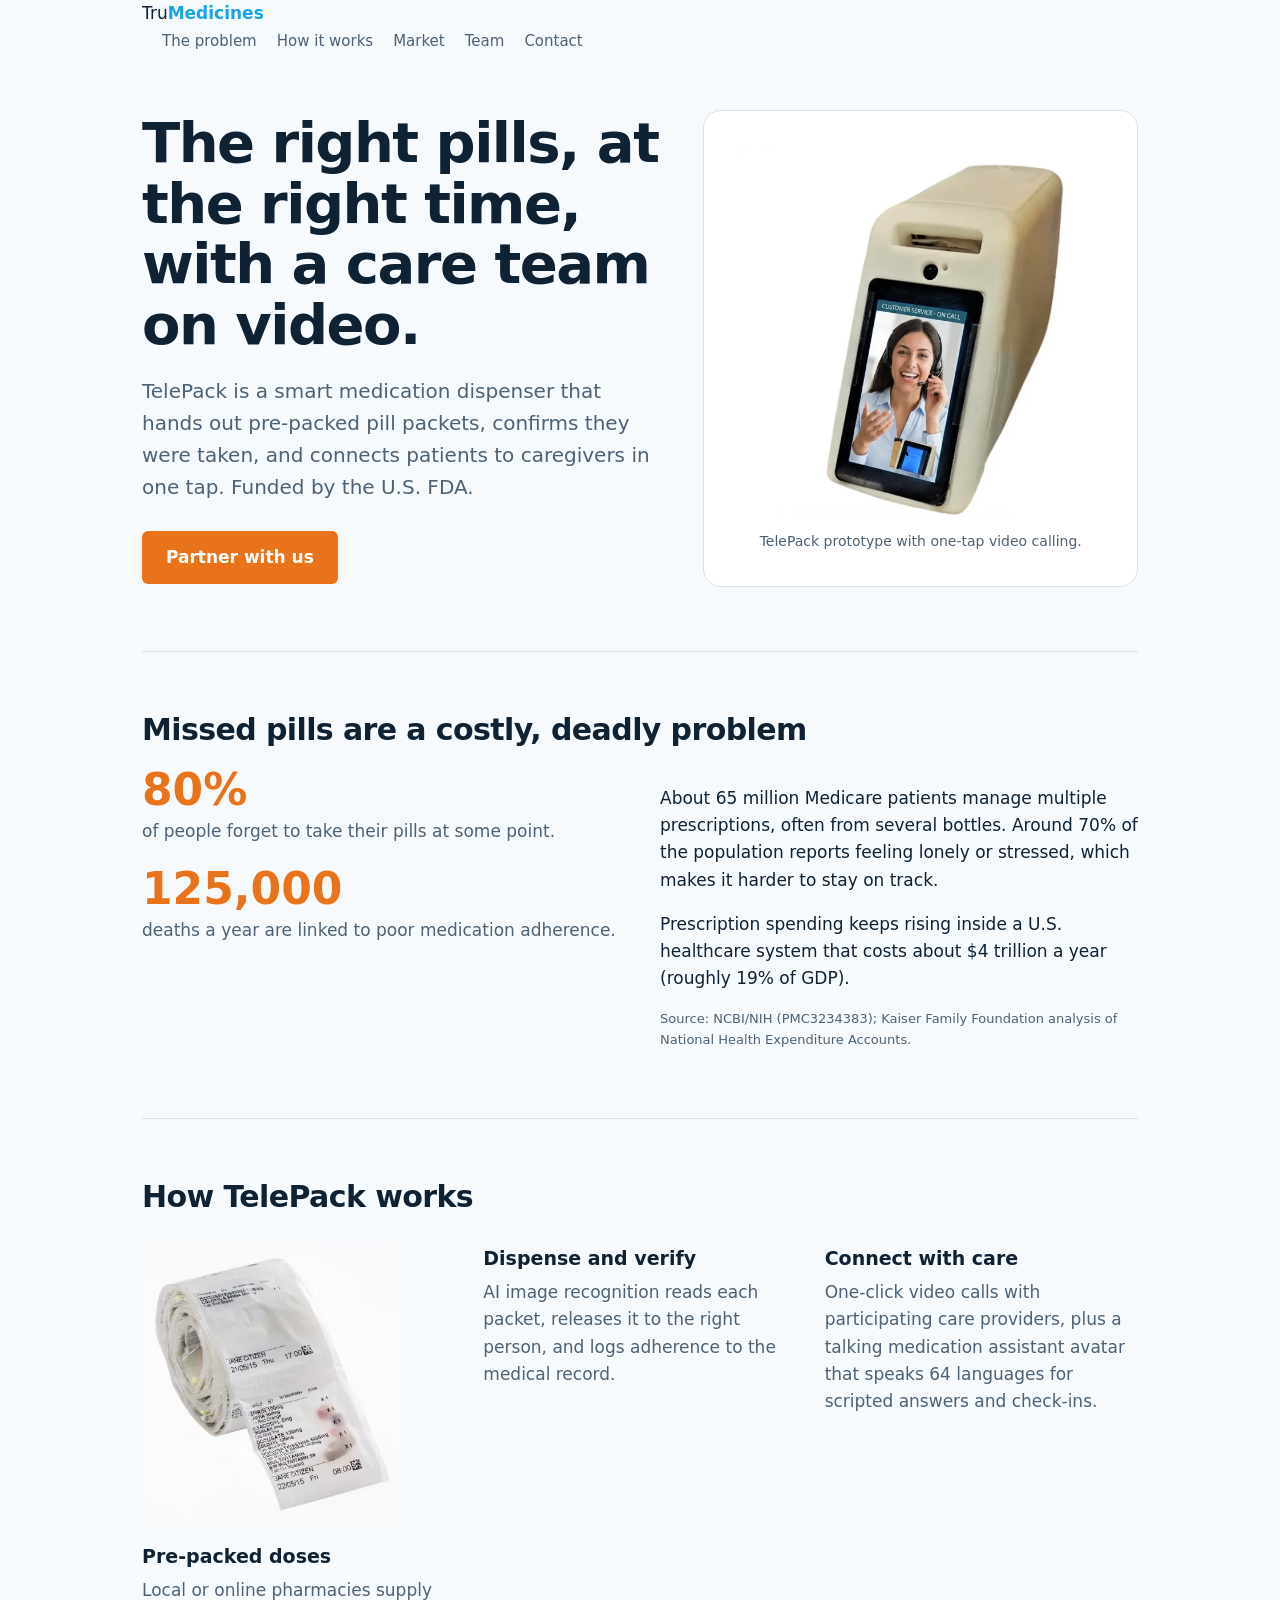
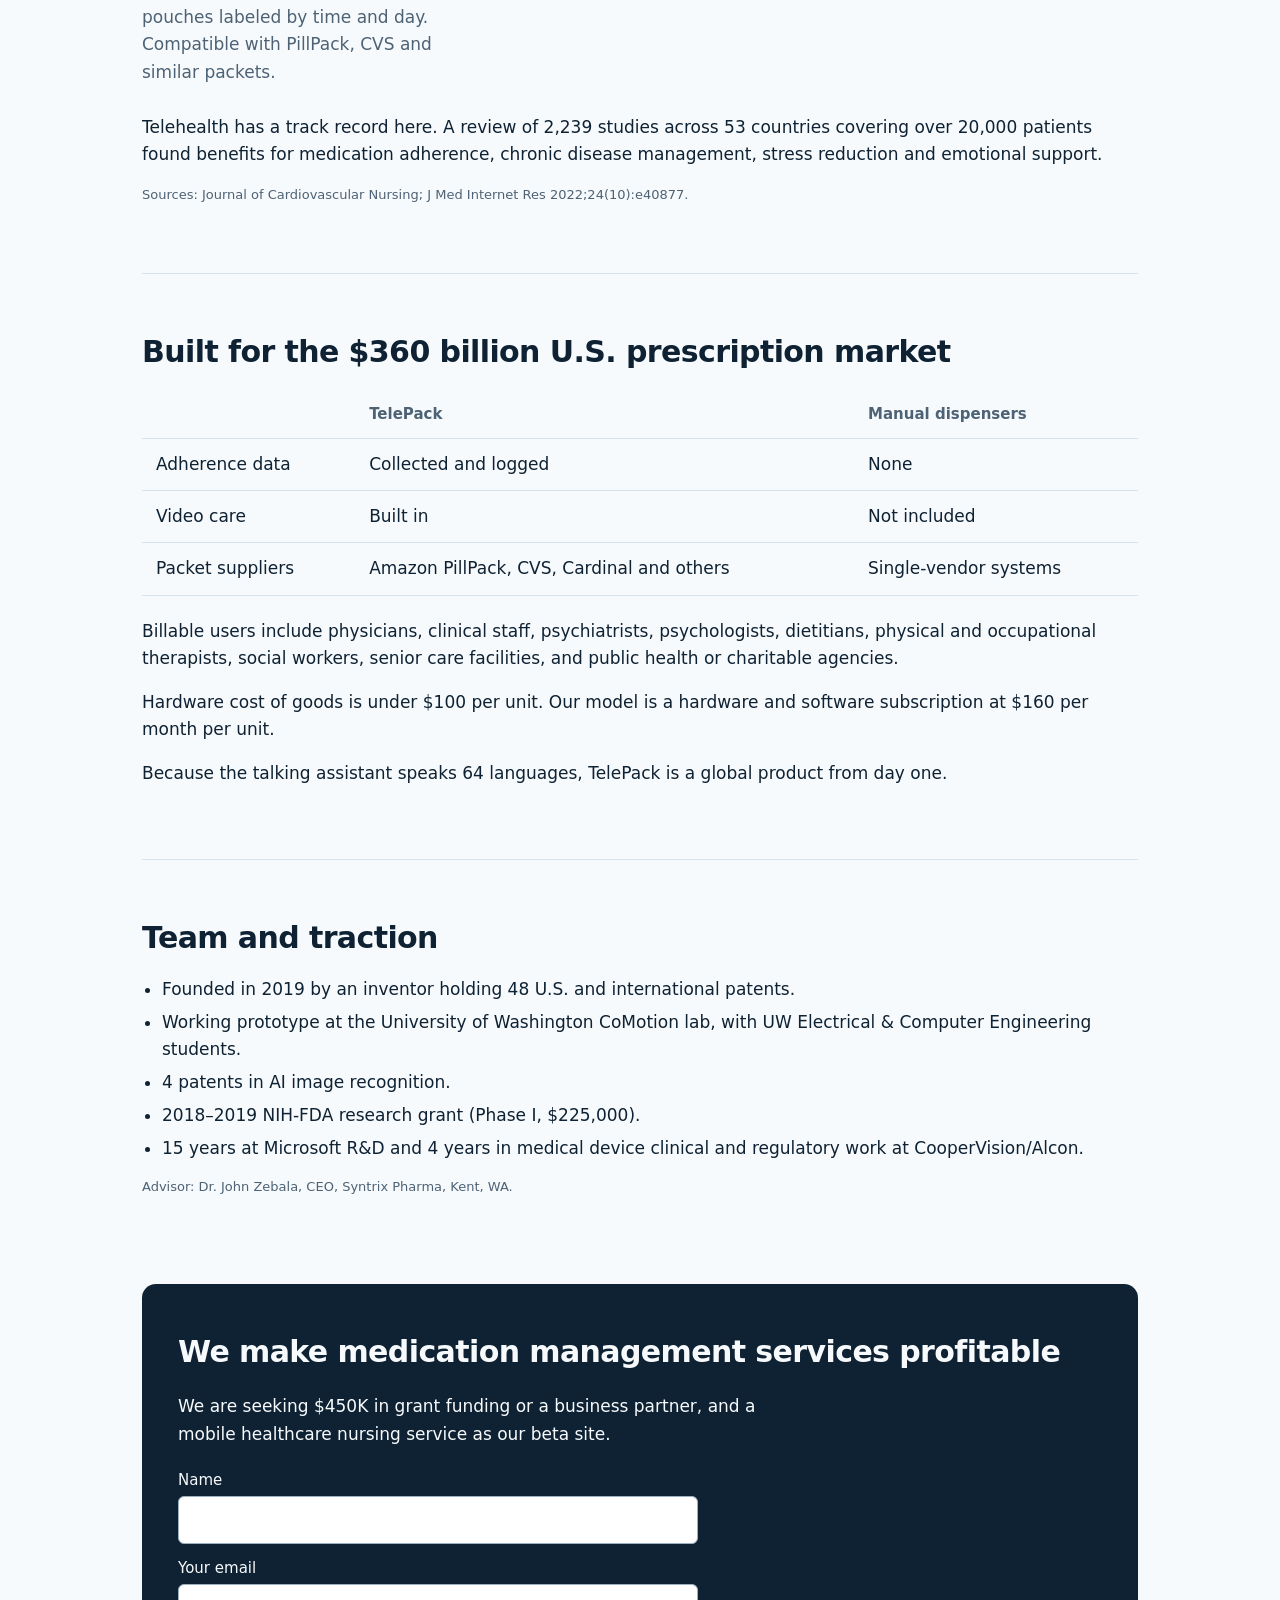
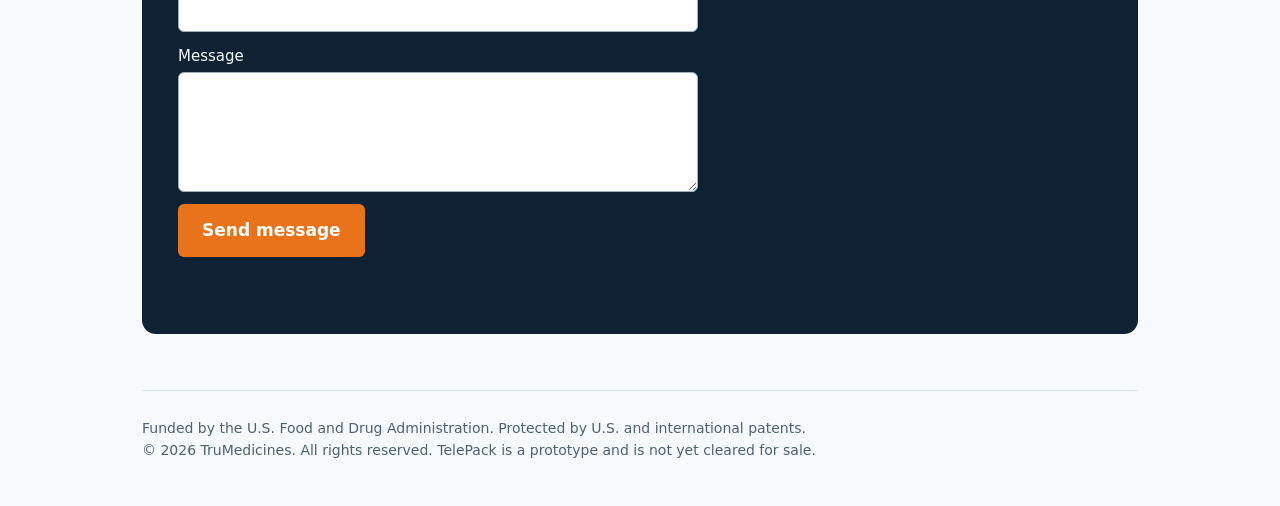
==== commit 7a4bb8c7: "Update index.html" ====
--- a/index.html
+++ b/index.html
@@ -11,8 +11,10 @@
 *{box-sizing:border-box}
 body{margin:0;background:var(--bg);color:var(--ink);font:17px/1.6 "Segoe UI",system-ui,-apple-system,Helvetica,Arial,sans-serif}
 .wrap{max-width:1040px;margin:0 auto;padding:0 22px}
-header{display:flex;justify-content:space-between;align-items:center;padding:22px 0}
-.logo{font-size:24px;font-weight:600;letter-spacing:-.5px}.logo b{color:var(--blue);font-weight:700}
+<! header{display:flex;justify-content:space-between;align-items:center;padding:22px 0} /!>
+header{display:flex;justify-content:space-between;align-items:center;padding:30px 0 22px}  
+<!.logo{font-size:24px;font-weight:600;letter-spacing:-.5px}.logo b{color:var(--blue);font-weight:700} /!>
+.logo{font-size:clamp(34px,6vw,52px);font-weight:600;letter-spacing:-1.5px;line-height:1}  
 nav a{margin-left:20px;color:var(--muted);text-decoration:none;font-size:15px}
 nav a:hover,nav a:focus-visible{color:var(--ink);text-decoration:underline}
 .hero{padding:56px 0 64px;display:grid;grid-template-columns:1.2fr 1fr;gap:40px;align-items:center}
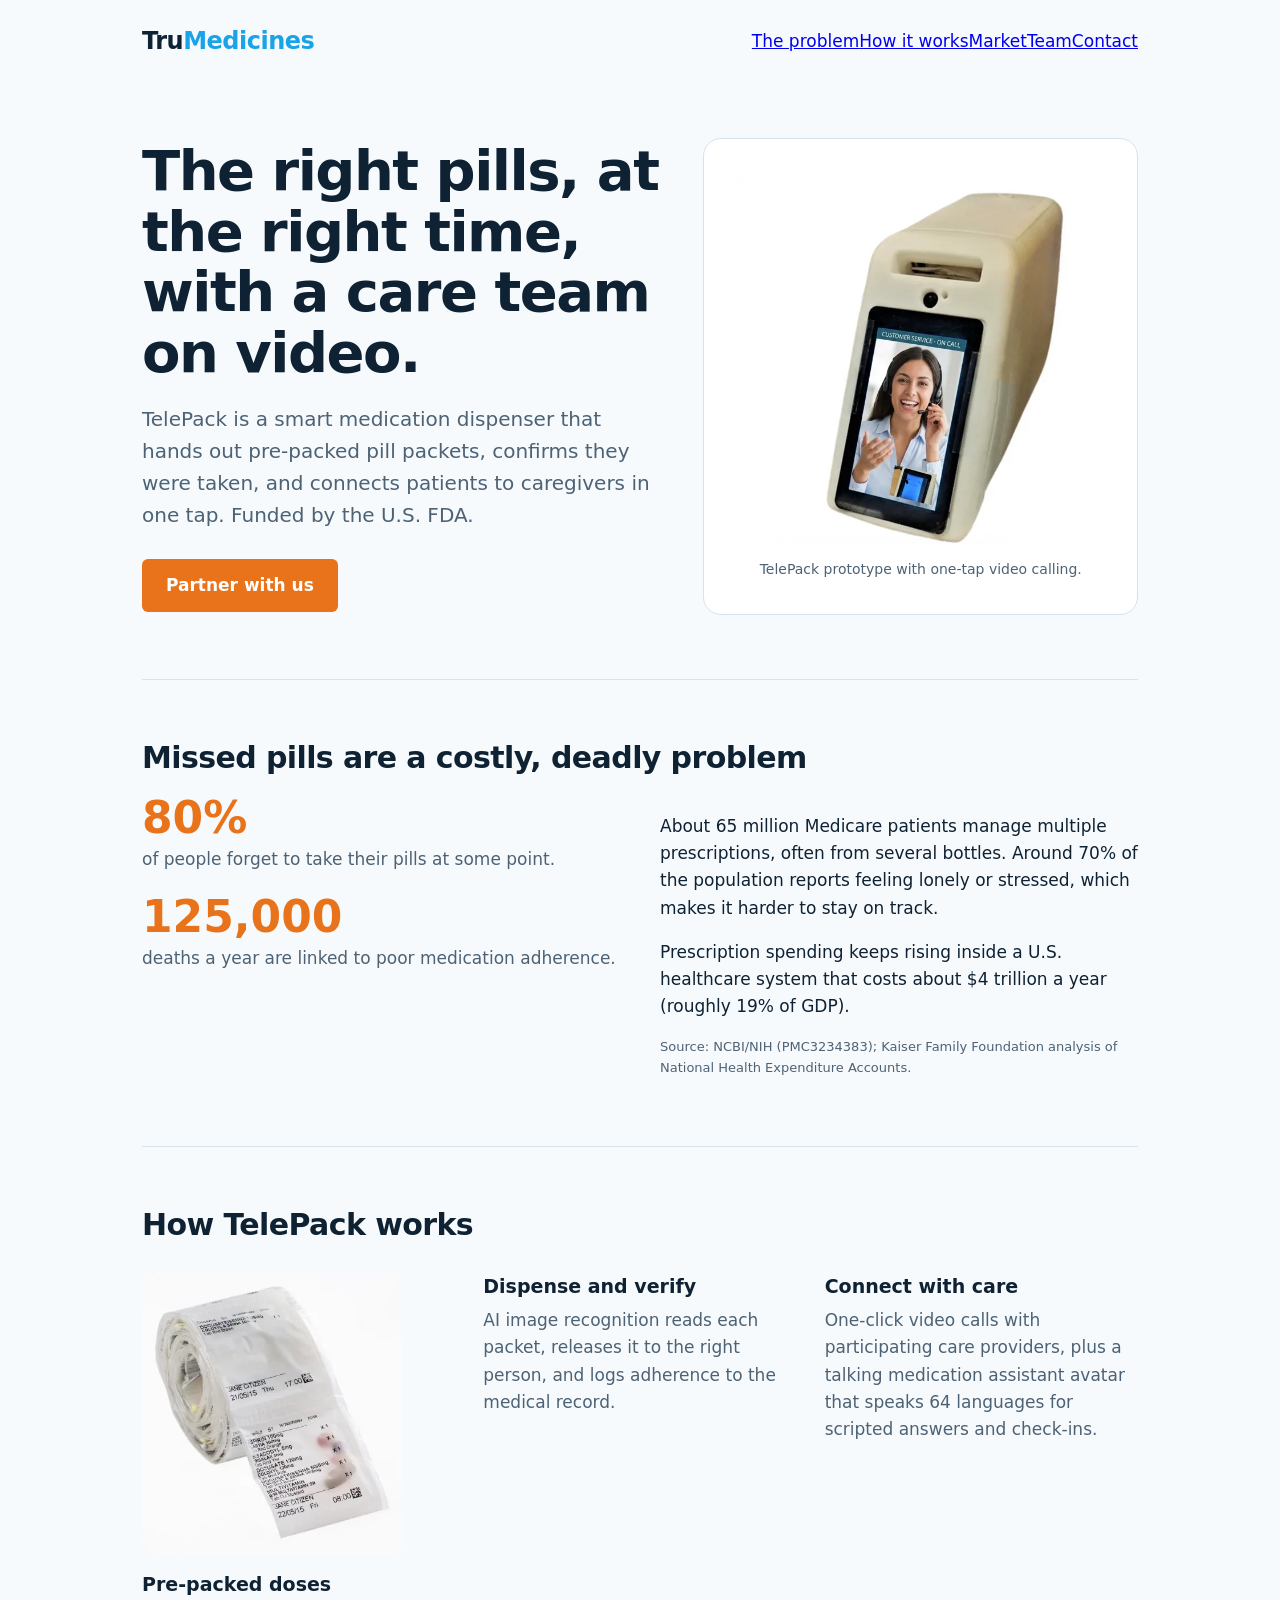
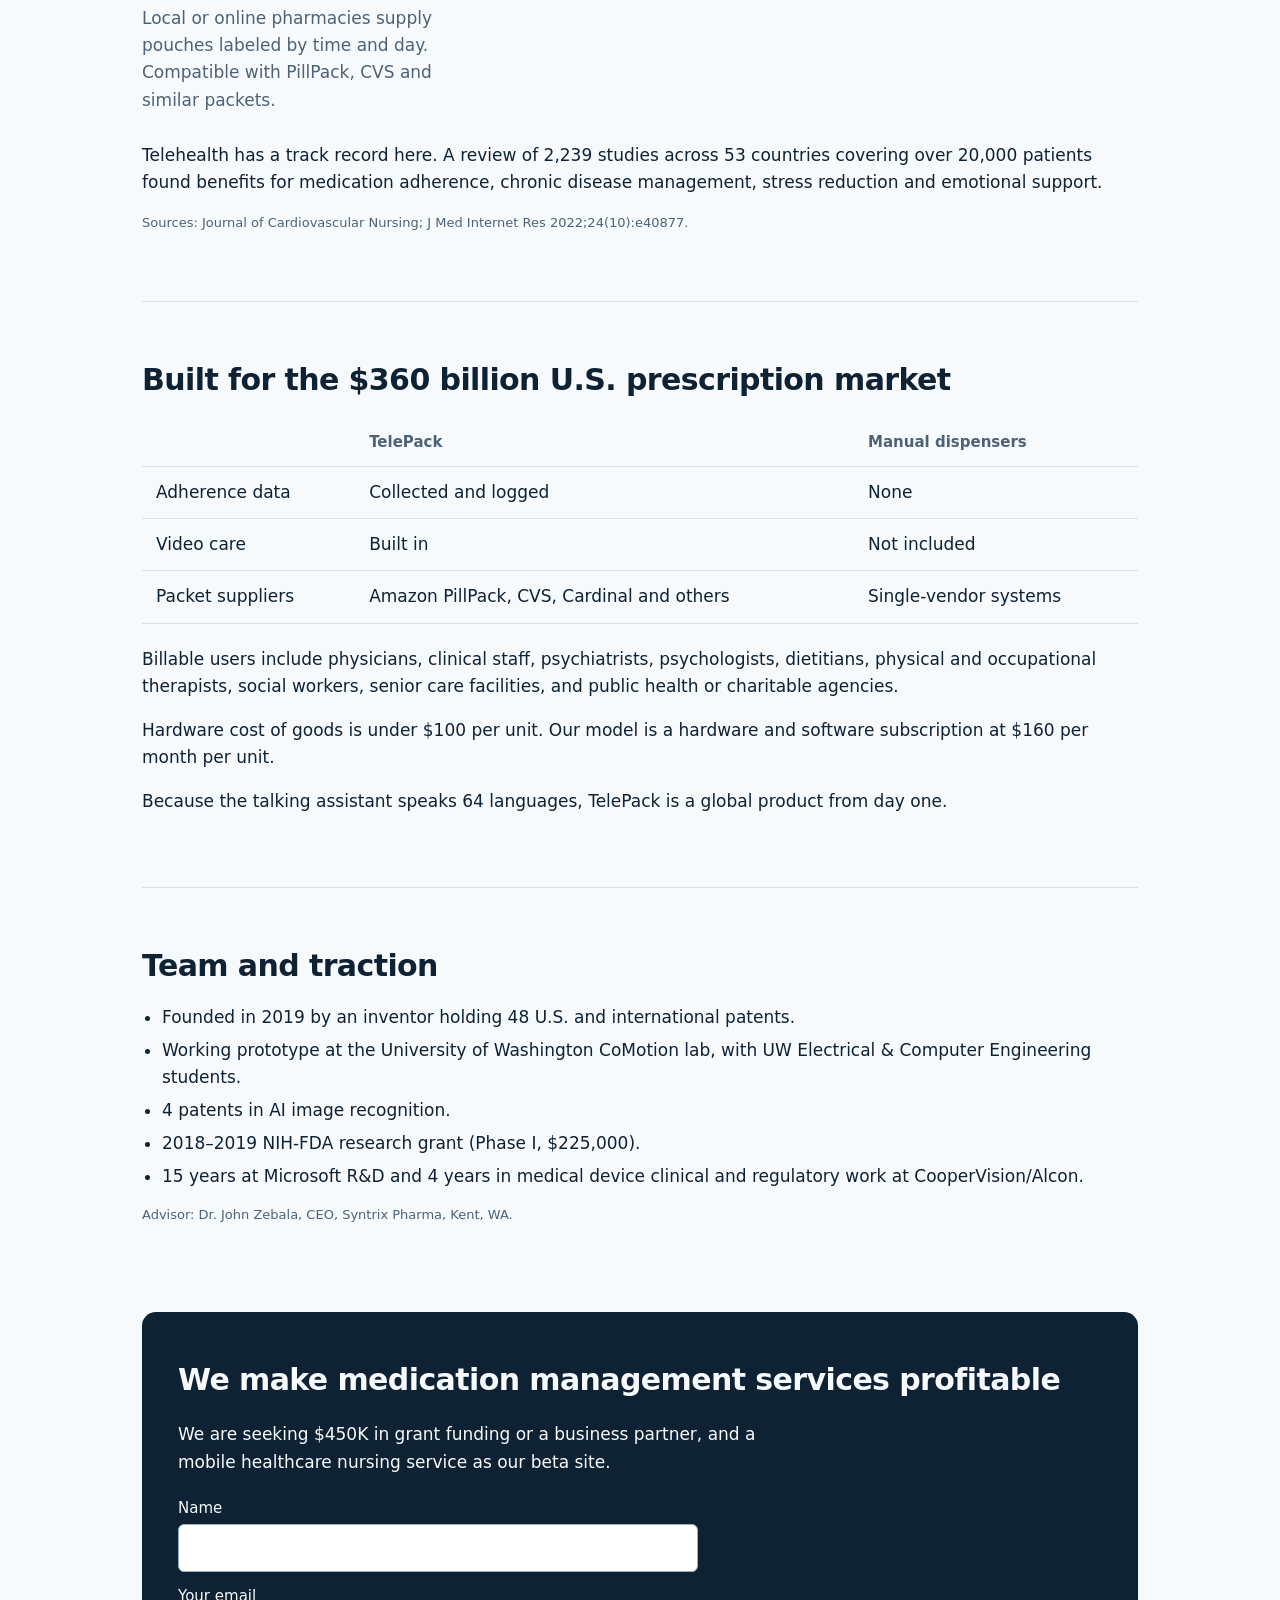
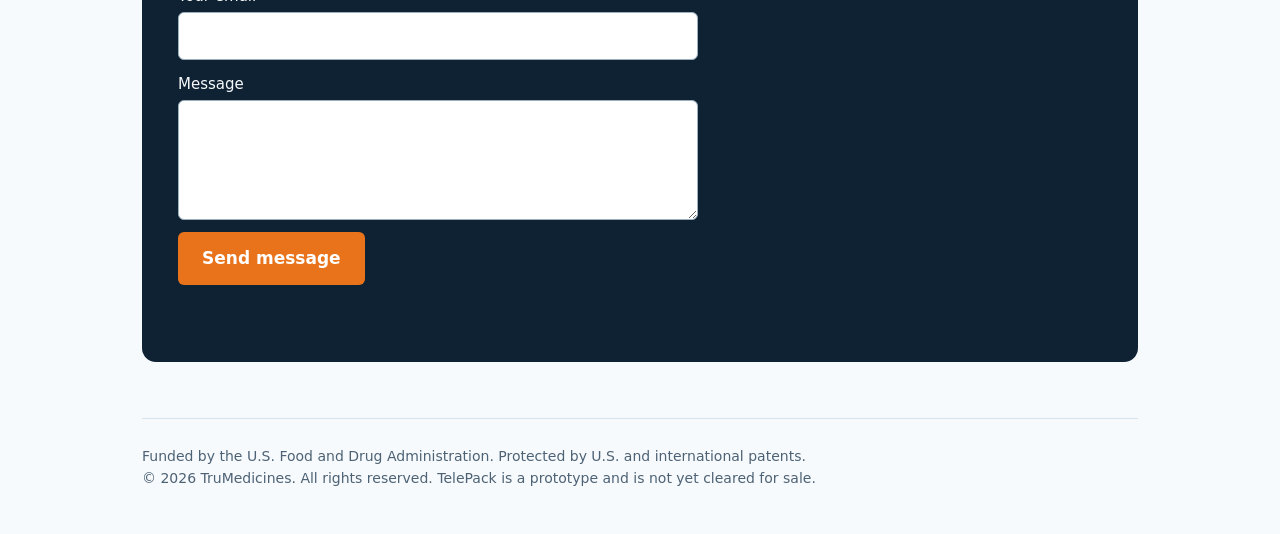
==== commit 7ccfa60c: "Fix header padding and logo styles in index.html" ====
--- a/index.html
+++ b/index.html
@@ -11,10 +11,10 @@
 *{box-sizing:border-box}
 body{margin:0;background:var(--bg);color:var(--ink);font:17px/1.6 "Segoe UI",system-ui,-apple-system,Helvetica,Arial,sans-serif}
 .wrap{max-width:1040px;margin:0 auto;padding:0 22px}
-<! header{display:flex;justify-content:space-between;align-items:center;padding:22px 0} /!>
-header{display:flex;justify-content:space-between;align-items:center;padding:30px 0 22px}  
-<!.logo{font-size:24px;font-weight:600;letter-spacing:-.5px}.logo b{color:var(--blue);font-weight:700} /!>
-.logo{font-size:clamp(34px,6vw,52px);font-weight:600;letter-spacing:-1.5px;line-height:1}  
+header{display:flex;justify-content:space-between;align-items:center;padding:22px 0}
+<! header{display:flex;justify-content:space-between;align-items:center;padding:30px 0 22px /!>}  
+.logo{font-size:24px;font-weight:600;letter-spacing:-.5px}.logo b{color:var(--blue);font-weight:700} 
+<!.logo{font-size:clamp(34px,6vw,52px);font-weight:600;letter-spacing:-1.5px;line-height:1} .logo b{color:var(--blue);font-weight:700} /!>
 nav a{margin-left:20px;color:var(--muted);text-decoration:none;font-size:15px}
 nav a:hover,nav a:focus-visible{color:var(--ink);text-decoration:underline}
 .hero{padding:56px 0 64px;display:grid;grid-template-columns:1.2fr 1fr;gap:40px;align-items:center}
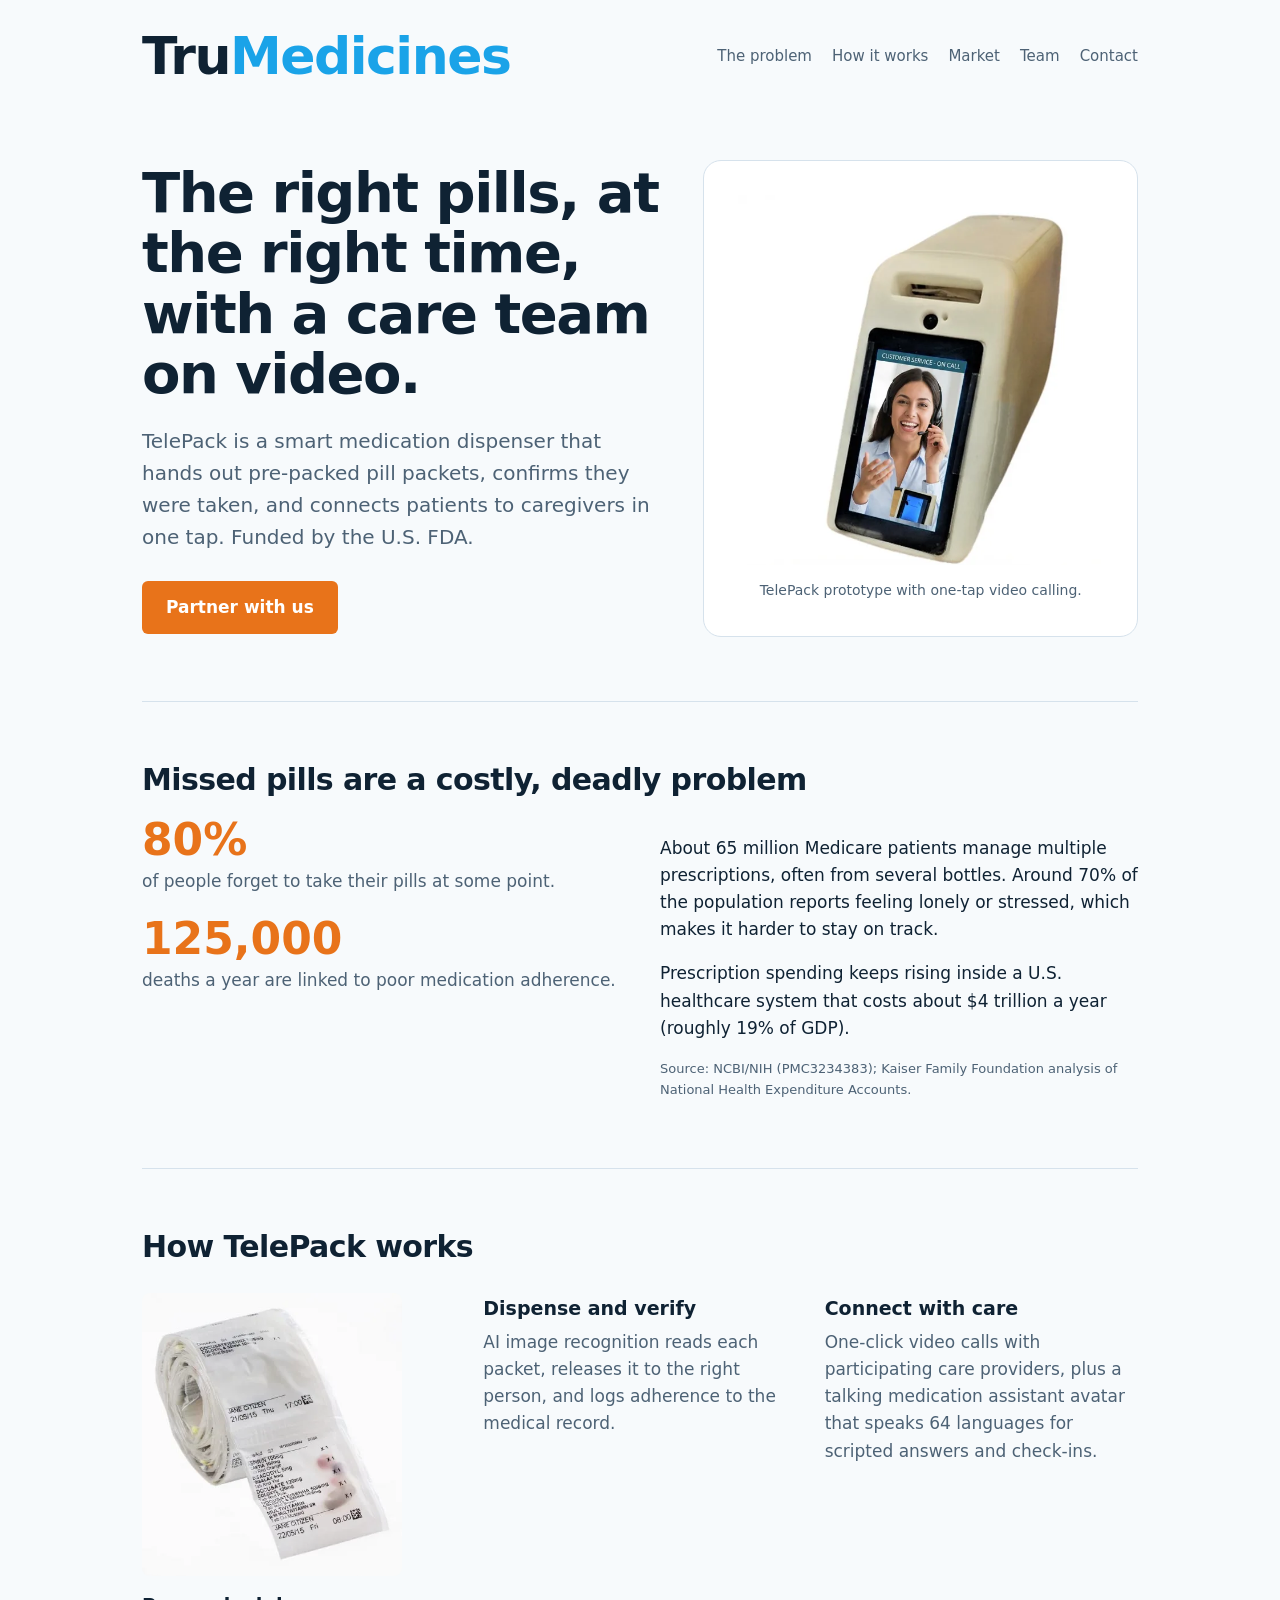
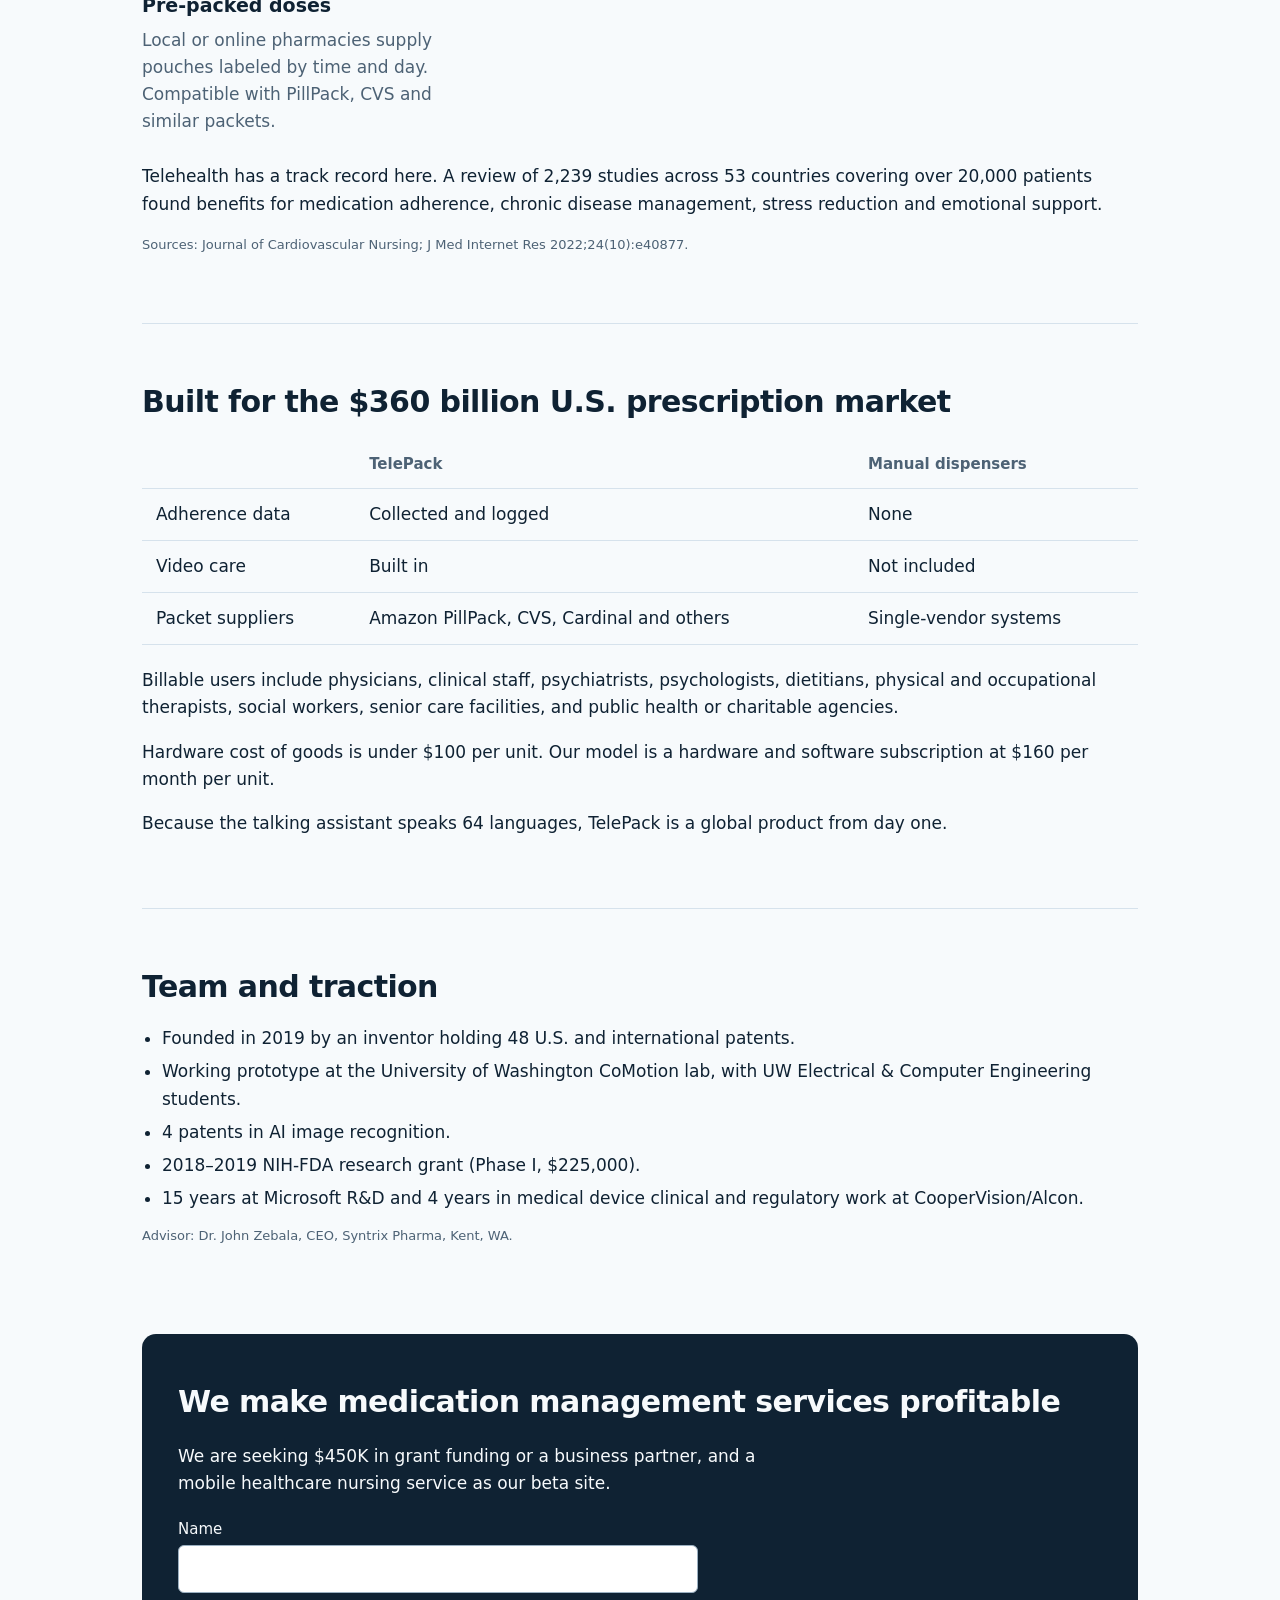
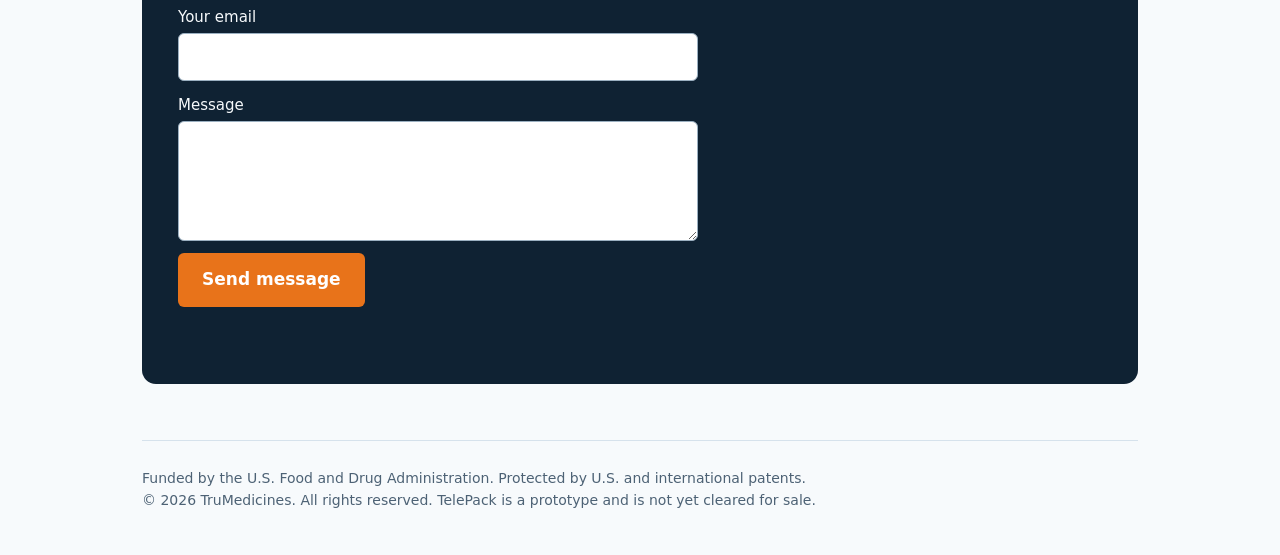
==== commit 566d5d3c: "Add files via upload" ====
--- a/index.html
+++ b/index.html
@@ -11,10 +11,8 @@
 *{box-sizing:border-box}
 body{margin:0;background:var(--bg);color:var(--ink);font:17px/1.6 "Segoe UI",system-ui,-apple-system,Helvetica,Arial,sans-serif}
 .wrap{max-width:1040px;margin:0 auto;padding:0 22px}
-header{display:flex;justify-content:space-between;align-items:center;padding:22px 0}
-<! header{display:flex;justify-content:space-between;align-items:center;padding:30px 0 22px /!>}  
-.logo{font-size:24px;font-weight:600;letter-spacing:-.5px}.logo b{color:var(--blue);font-weight:700} 
-<!.logo{font-size:clamp(34px,6vw,52px);font-weight:600;letter-spacing:-1.5px;line-height:1} .logo b{color:var(--blue);font-weight:700} /!>
+header{display:flex;justify-content:space-between;align-items:center;padding:30px 0 22px}
+.logo{font-size:clamp(34px,6vw,52px);font-weight:600;letter-spacing:-1.5px;line-height:1}.logo b{color:var(--blue);font-weight:700}
 nav a{margin-left:20px;color:var(--muted);text-decoration:none;font-size:15px}
 nav a:hover,nav a:focus-visible{color:var(--ink);text-decoration:underline}
 .hero{padding:56px 0 64px;display:grid;grid-template-columns:1.2fr 1fr;gap:40px;align-items:center}
